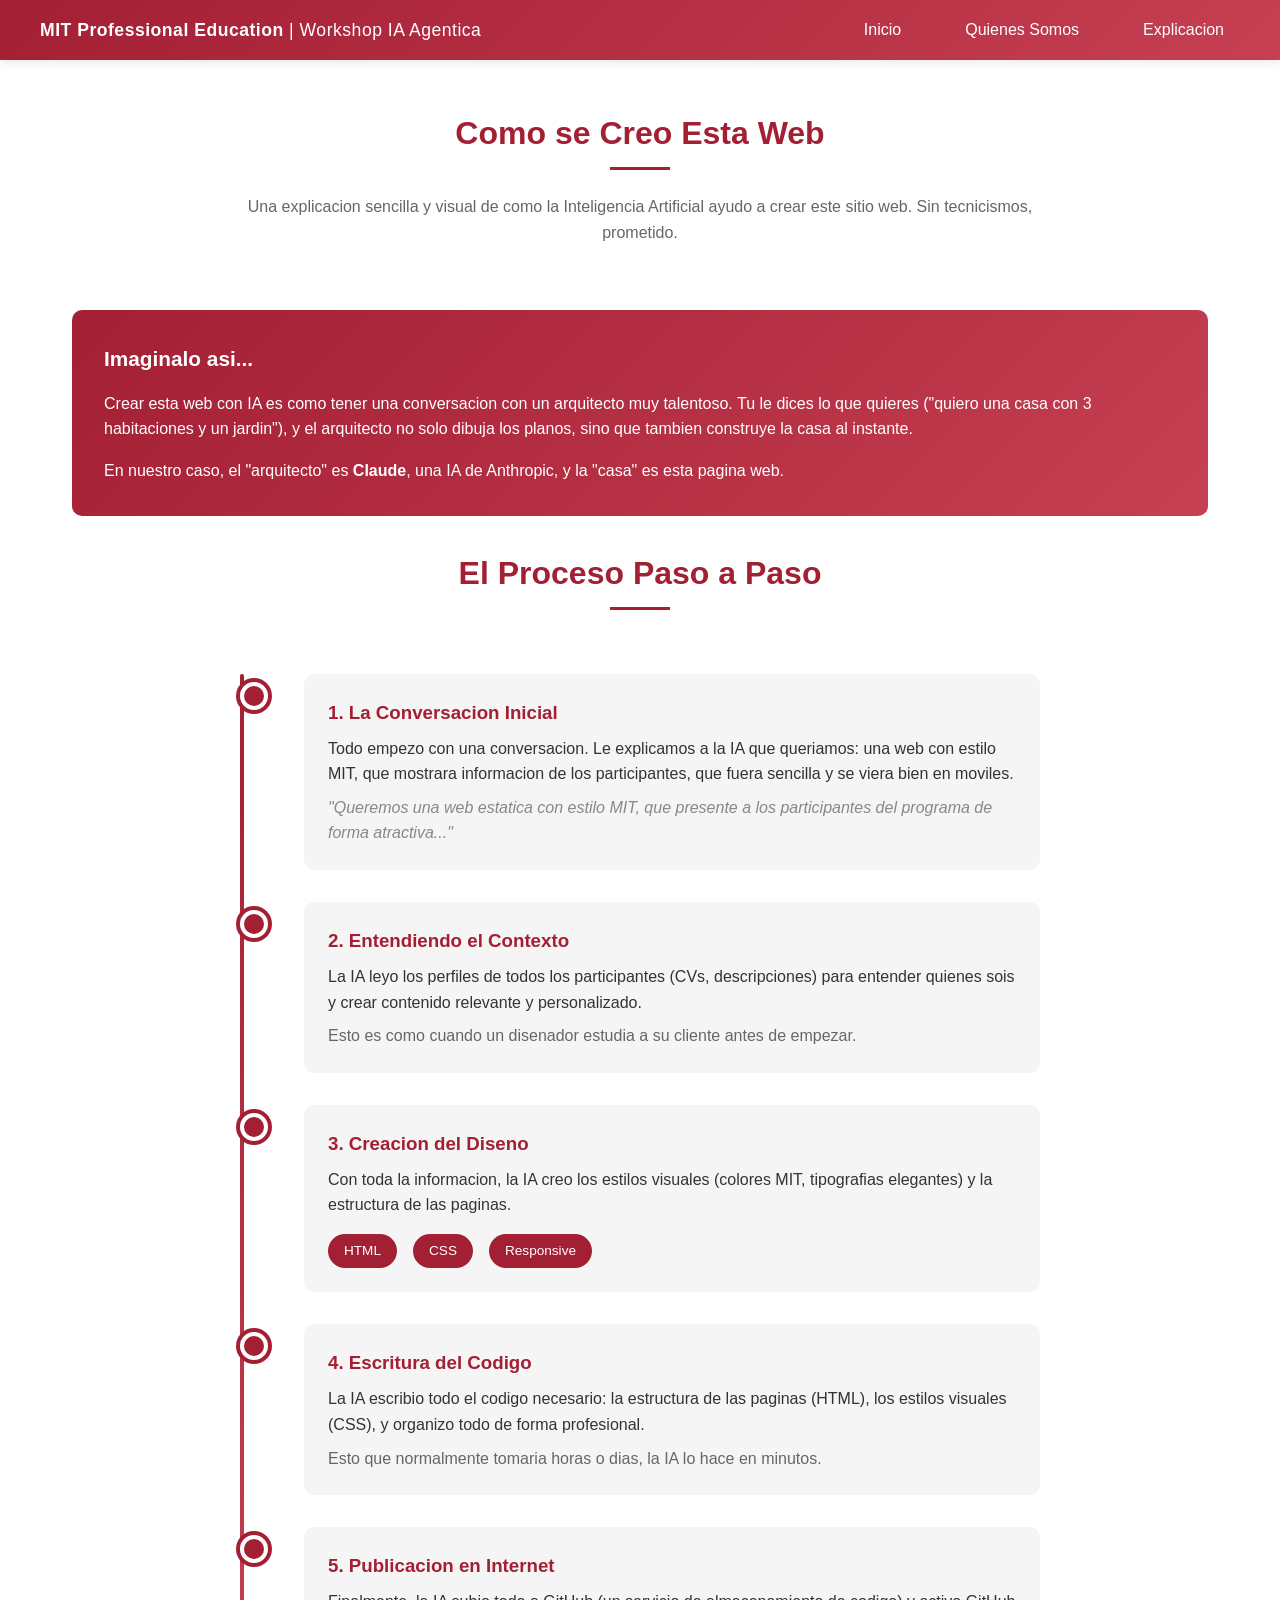
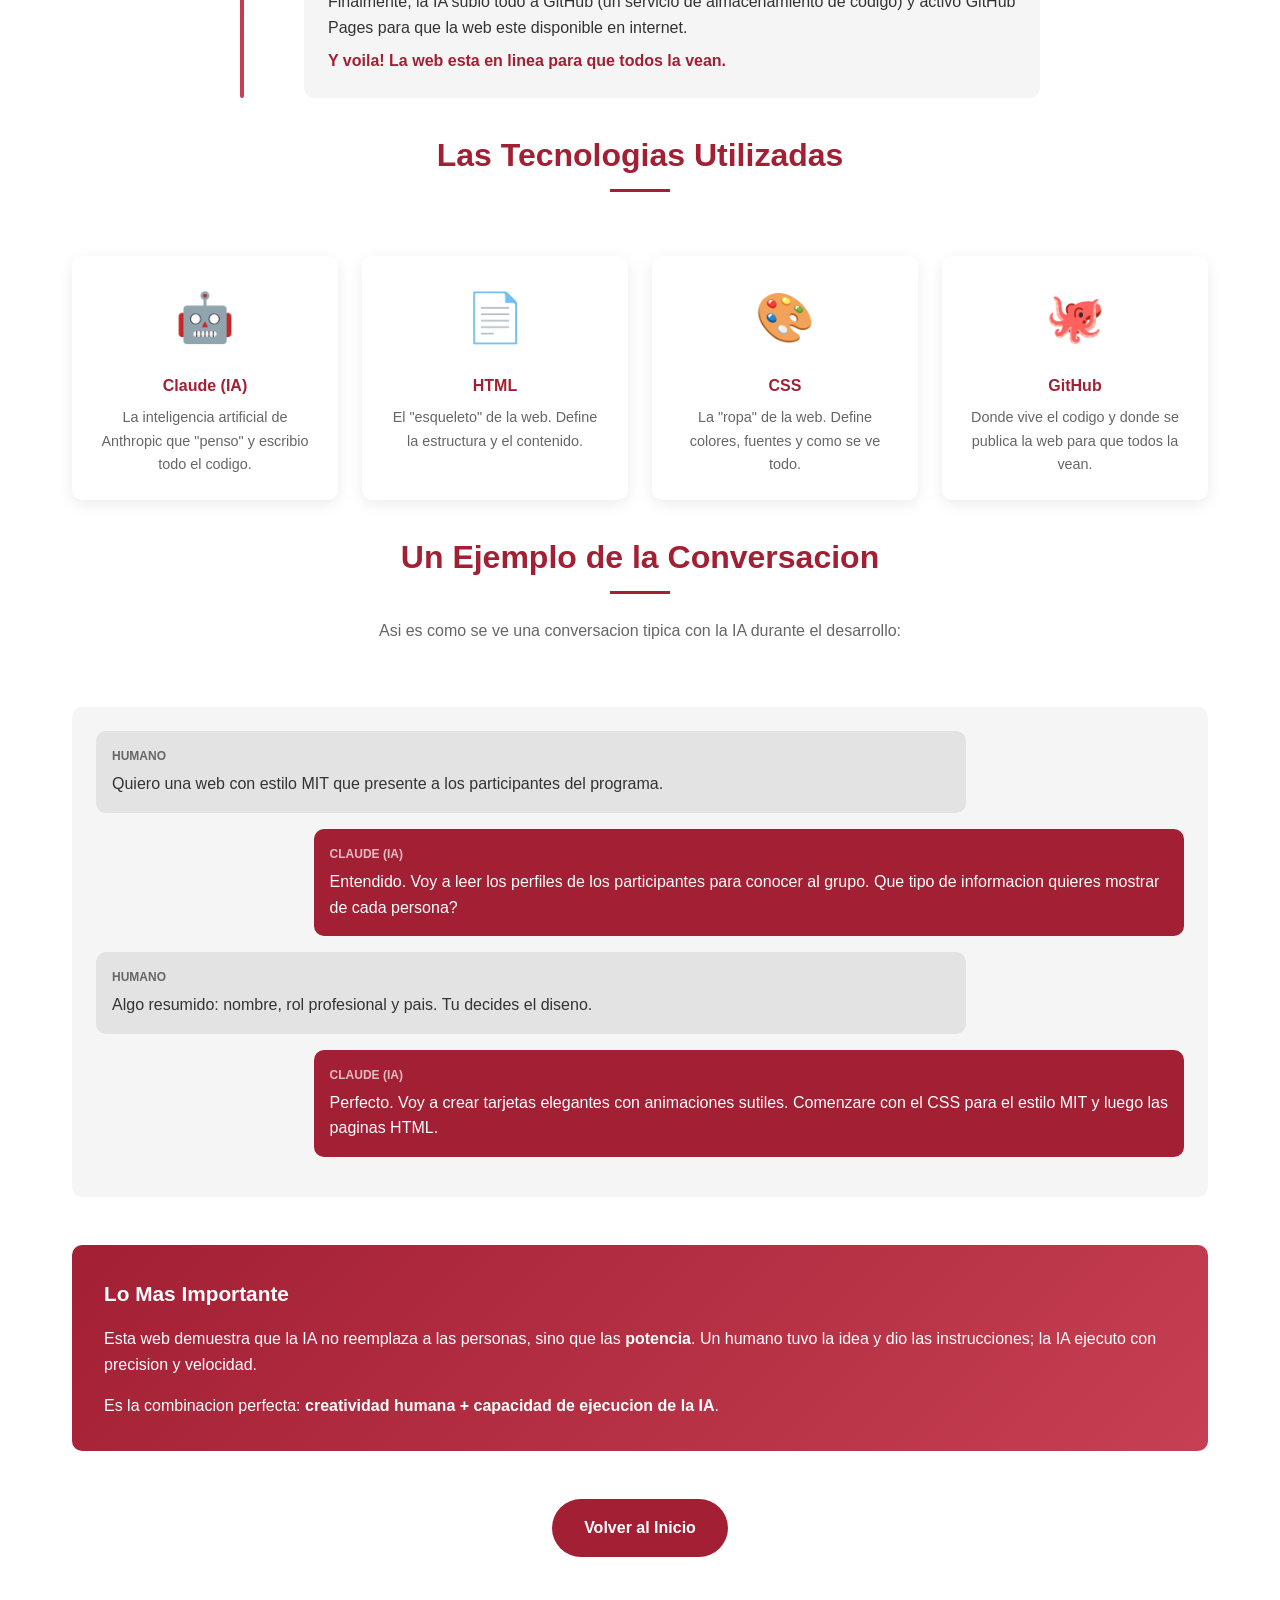
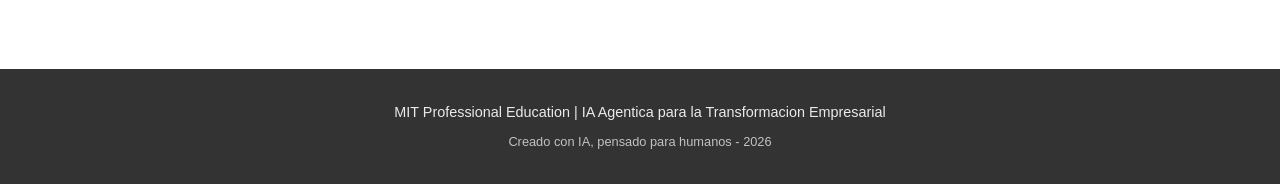
==== explicacion.html @ 1f05ee1d "Sitio web MIT Professional Education - Workshop IA Agentica - Pagina principal con bienvenida y mens" ====
<!DOCTYPE html>
<html lang="es">
<head>
    <meta charset="UTF-8">
    <meta name="viewport" content="width=device-width, initial-scale=1.0">
    <title>Como se Hizo | MIT Professional Education</title>
    <link rel="stylesheet" href="css/styles.css">
    <style>
        .timeline {
            position: relative;
            max-width: 800px;
            margin: 2rem auto;
            padding-left: 2rem;
        }
        .timeline::before {
            content: '';
            position: absolute;
            left: 0;
            top: 0;
            bottom: 0;
            width: 4px;
            background: linear-gradient(to bottom, #A31F34, #C63F52);
            border-radius: 2px;
        }
        .timeline-item {
            position: relative;
            margin-bottom: 2rem;
            padding-left: 2rem;
        }
        .timeline-item::before {
            content: '';
            position: absolute;
            left: -2rem;
            top: 0.5rem;
            width: 20px;
            height: 20px;
            background: #A31F34;
            border-radius: 50%;
            border: 4px solid white;
            box-shadow: 0 0 0 4px #A31F34;
        }
        .timeline-content {
            background: #f5f5f5;
            padding: 1.5rem;
            border-radius: 10px;
        }
        .timeline-content h3 {
            color: #A31F34;
            margin-bottom: 0.5rem;
        }
        .analogy-box {
            background: linear-gradient(135deg, #A31F34 0%, #C63F52 100%);
            color: white;
            padding: 2rem;
            border-radius: 10px;
            margin: 2rem 0;
        }
        .analogy-box h3 {
            font-size: 1.3rem;
            margin-bottom: 1rem;
        }
        .icon-grid {
            display: grid;
            grid-template-columns: repeat(auto-fit, minmax(200px, 1fr));
            gap: 1.5rem;
            margin: 2rem 0;
        }
        .icon-card {
            text-align: center;
            padding: 1.5rem;
            background: white;
            border-radius: 10px;
            box-shadow: 0 4px 15px rgba(0,0,0,0.08);
        }
        .icon-card .icon {
            font-size: 3rem;
            margin-bottom: 1rem;
        }
        .icon-card h4 {
            color: #A31F34;
            margin-bottom: 0.5rem;
        }
        .conversation-box {
            background: #f5f5f5;
            border-radius: 10px;
            padding: 1.5rem;
            margin: 1rem 0;
        }
        .message {
            padding: 1rem;
            border-radius: 10px;
            margin-bottom: 1rem;
            max-width: 80%;
        }
        .message.human {
            background: #e3e3e3;
            margin-right: auto;
        }
        .message.ai {
            background: #A31F34;
            color: white;
            margin-left: auto;
        }
        .message-label {
            font-size: 0.75rem;
            font-weight: 600;
            margin-bottom: 0.3rem;
            opacity: 0.7;
        }
    </style>
</head>
<body>
    <header>
        <div class="header-content">
            <div class="header-title">
                <strong>MIT Professional Education</strong> | Workshop IA Agentica
            </div>
            <nav>
                <ul>
                    <li><a href="index.html">Inicio</a></li>
                    <li><a href="quienes-somos.html">Quienes Somos</a></li>
                    <li><a href="explicacion.html">Explicacion</a></li>
                </ul>
            </nav>
        </div>
    </header>

    <main>
        <section>
            <h2>Como se Creo Esta Web</h2>
            <p style="text-align: center; max-width: 800px; margin: 0 auto 2rem; color: #666;">
                Una explicacion sencilla y visual de como la Inteligencia Artificial
                ayudo a crear este sitio web. Sin tecnicismos, prometido.
            </p>
        </section>

        <div class="analogy-box">
            <h3>Imaginalo asi...</h3>
            <p>
                Crear esta web con IA es como tener una conversacion con un arquitecto muy talentoso.
                Tu le dices lo que quieres ("quiero una casa con 3 habitaciones y un jardin"),
                y el arquitecto no solo dibuja los planos, sino que tambien construye la casa al instante.
            </p>
            <p style="margin-top: 1rem;">
                En nuestro caso, el "arquitecto" es <strong>Claude</strong>, una IA de Anthropic,
                y la "casa" es esta pagina web.
            </p>
        </div>

        <section>
            <h2>El Proceso Paso a Paso</h2>
        </section>

        <div class="timeline">
            <div class="timeline-item">
                <div class="timeline-content">
                    <h3>1. La Conversacion Inicial</h3>
                    <p>
                        Todo empezo con una conversacion. Le explicamos a la IA que queriamos:
                        una web con estilo MIT, que mostrara informacion de los participantes,
                        que fuera sencilla y se viera bien en moviles.
                    </p>
                    <p style="margin-top: 0.5rem; font-style: italic; color: #888;">
                        "Queremos una web estatica con estilo MIT, que presente a los participantes
                        del programa de forma atractiva..."
                    </p>
                </div>
            </div>

            <div class="timeline-item">
                <div class="timeline-content">
                    <h3>2. Entendiendo el Contexto</h3>
                    <p>
                        La IA leyo los perfiles de todos los participantes (CVs, descripciones)
                        para entender quienes sois y crear contenido relevante y personalizado.
                    </p>
                    <p style="margin-top: 0.5rem; color: #666;">
                        Esto es como cuando un disenador estudia a su cliente antes de empezar.
                    </p>
                </div>
            </div>

            <div class="timeline-item">
                <div class="timeline-content">
                    <h3>3. Creacion del Diseno</h3>
                    <p>
                        Con toda la informacion, la IA creo los estilos visuales (colores MIT,
                        tipografias elegantes) y la estructura de las paginas.
                    </p>
                    <div class="tech-stack" style="margin-top: 1rem;">
                        <span class="tech-tag">HTML</span>
                        <span class="tech-tag">CSS</span>
                        <span class="tech-tag">Responsive</span>
                    </div>
                </div>
            </div>

            <div class="timeline-item">
                <div class="timeline-content">
                    <h3>4. Escritura del Codigo</h3>
                    <p>
                        La IA escribio todo el codigo necesario: la estructura de las paginas (HTML),
                        los estilos visuales (CSS), y organizo todo de forma profesional.
                    </p>
                    <p style="margin-top: 0.5rem; color: #666;">
                        Esto que normalmente tomaria horas o dias, la IA lo hace en minutos.
                    </p>
                </div>
            </div>

            <div class="timeline-item">
                <div class="timeline-content">
                    <h3>5. Publicacion en Internet</h3>
                    <p>
                        Finalmente, la IA subio todo a GitHub (un servicio de almacenamiento de codigo)
                        y activo GitHub Pages para que la web este disponible en internet.
                    </p>
                    <p style="margin-top: 0.5rem; font-weight: 600; color: #A31F34;">
                        Y voila! La web esta en linea para que todos la vean.
                    </p>
                </div>
            </div>
        </div>

        <section>
            <h2>Las Tecnologias Utilizadas</h2>
        </section>

        <div class="icon-grid">
            <div class="icon-card">
                <div class="icon">🤖</div>
                <h4>Claude (IA)</h4>
                <p style="font-size: 0.9rem; color: #666;">
                    La inteligencia artificial de Anthropic que "penso" y escribio todo el codigo.
                </p>
            </div>

            <div class="icon-card">
                <div class="icon">📄</div>
                <h4>HTML</h4>
                <p style="font-size: 0.9rem; color: #666;">
                    El "esqueleto" de la web. Define la estructura y el contenido.
                </p>
            </div>

            <div class="icon-card">
                <div class="icon">🎨</div>
                <h4>CSS</h4>
                <p style="font-size: 0.9rem; color: #666;">
                    La "ropa" de la web. Define colores, fuentes y como se ve todo.
                </p>
            </div>

            <div class="icon-card">
                <div class="icon">🐙</div>
                <h4>GitHub</h4>
                <p style="font-size: 0.9rem; color: #666;">
                    Donde vive el codigo y donde se publica la web para que todos la vean.
                </p>
            </div>
        </div>

        <section>
            <h2>Un Ejemplo de la Conversacion</h2>
            <p style="text-align: center; max-width: 700px; margin: 0 auto 2rem; color: #666;">
                Asi es como se ve una conversacion tipica con la IA durante el desarrollo:
            </p>
        </section>

        <div class="conversation-box">
            <div class="message human">
                <div class="message-label">HUMANO</div>
                Quiero una web con estilo MIT que presente a los participantes del programa.
            </div>
            <div class="message ai">
                <div class="message-label">CLAUDE (IA)</div>
                Entendido. Voy a leer los perfiles de los participantes para conocer al grupo.
                Que tipo de informacion quieres mostrar de cada persona?
            </div>
            <div class="message human">
                <div class="message-label">HUMANO</div>
                Algo resumido: nombre, rol profesional y pais. Tu decides el diseno.
            </div>
            <div class="message ai">
                <div class="message-label">CLAUDE (IA)</div>
                Perfecto. Voy a crear tarjetas elegantes con animaciones sutiles.
                Comenzare con el CSS para el estilo MIT y luego las paginas HTML.
            </div>
        </div>

        <div class="analogy-box" style="margin-top: 3rem;">
            <h3>Lo Mas Importante</h3>
            <p>
                Esta web demuestra que la IA no reemplaza a las personas,
                sino que las <strong>potencia</strong>. Un humano tuvo la idea y dio las instrucciones;
                la IA ejecuto con precision y velocidad.
            </p>
            <p style="margin-top: 1rem;">
                Es la combinacion perfecta: <strong>creatividad humana + capacidad de ejecucion de la IA</strong>.
            </p>
        </div>

        <div style="text-align: center; margin-top: 3rem;">
            <a href="index.html" style="display: inline-block; background: var(--mit-red); color: white; padding: 1rem 2rem; border-radius: 50px; text-decoration: none; font-weight: 600;">
                Volver al Inicio
            </a>
        </div>
    </main>

    <footer>
        <p>
            MIT Professional Education | IA Agentica para la Transformacion Empresarial
        </p>
        <p style="margin-top: 0.5rem; font-size: 0.8rem; opacity: 0.7;">
            Creado con IA, pensado para humanos - 2026
        </p>
    </footer>
</body>
</html>
---- css/styles.css ----
/* MIT Professional Education - Workshop IA Agentica
   Estilos inspirados en el MIT */

:root {
    --mit-red: #A31F34;
    --mit-red-light: #C63F52;
    --mit-gray-dark: #333;
    --mit-gray-medium: #666;
    --mit-gray-light: #f5f5f5;
    --mit-white: #ffffff;
    --gradient-red: linear-gradient(135deg, #A31F34 0%, #C63F52 100%);
}

* {
    margin: 0;
    padding: 0;
    box-sizing: border-box;
}

body {
    font-family: 'Segoe UI', Tahoma, Geneva, Verdana, sans-serif;
    line-height: 1.6;
    color: var(--mit-gray-dark);
    background-color: var(--mit-white);
}

/* Header */
header {
    background: var(--gradient-red);
    color: white;
    padding: 1rem 2rem;
    position: sticky;
    top: 0;
    z-index: 1000;
    box-shadow: 0 2px 10px rgba(0,0,0,0.1);
}

.header-content {
    max-width: 1200px;
    margin: 0 auto;
    display: flex;
    justify-content: space-between;
    align-items: center;
    flex-wrap: wrap;
    gap: 1rem;
}

.header-title {
    font-size: 1.1rem;
    font-weight: 300;
    letter-spacing: 0.5px;
}

.header-title strong {
    font-weight: 600;
}

nav ul {
    list-style: none;
    display: flex;
    gap: 2rem;
}

nav a {
    color: white;
    text-decoration: none;
    font-weight: 500;
    padding: 0.5rem 1rem;
    border-radius: 4px;
    transition: background-color 0.3s ease;
}

nav a:hover {
    background-color: rgba(255,255,255,0.2);
}

/* Hero Section */
.hero {
    background: var(--gradient-red);
    color: white;
    padding: 4rem 2rem;
    text-align: center;
    min-height: 60vh;
    display: flex;
    flex-direction: column;
    justify-content: center;
    align-items: center;
}

.hero h1 {
    font-size: 2.5rem;
    font-weight: 300;
    margin-bottom: 1rem;
    max-width: 900px;
}

.hero h1 strong {
    font-weight: 700;
}

.hero p {
    font-size: 1.2rem;
    max-width: 700px;
    margin-bottom: 2rem;
    opacity: 0.95;
}

.hero-badge {
    background: white;
    color: var(--mit-red);
    padding: 0.5rem 1.5rem;
    border-radius: 50px;
    font-weight: 600;
    font-size: 0.9rem;
    margin-bottom: 2rem;
    letter-spacing: 1px;
}

/* Main Content */
main {
    max-width: 1200px;
    margin: 0 auto;
    padding: 3rem 2rem;
}

/* Sections */
section {
    margin-bottom: 4rem;
}

section h2 {
    color: var(--mit-red);
    font-size: 2rem;
    font-weight: 600;
    margin-bottom: 1.5rem;
    text-align: center;
}

section h2::after {
    content: '';
    display: block;
    width: 60px;
    height: 3px;
    background: var(--mit-red);
    margin: 0.5rem auto 0;
}

/* Welcome Message */
.welcome-message {
    background: var(--mit-gray-light);
    padding: 3rem;
    border-radius: 10px;
    text-align: center;
    margin-bottom: 3rem;
}

.welcome-message h2 {
    color: var(--mit-red);
    margin-bottom: 1rem;
}

.welcome-message p {
    font-size: 1.1rem;
    max-width: 800px;
    margin: 0 auto 1rem;
    color: var(--mit-gray-medium);
}

.welcome-message .highlight {
    color: var(--mit-red);
    font-weight: 600;
}

/* Participant Cards */
.participants-grid {
    display: grid;
    grid-template-columns: repeat(auto-fit, minmax(280px, 1fr));
    gap: 1.5rem;
    margin-top: 2rem;
}

.participant-card {
    background: white;
    border-radius: 10px;
    padding: 1.5rem;
    box-shadow: 0 4px 15px rgba(0,0,0,0.08);
    transition: transform 0.3s ease, box-shadow 0.3s ease;
    border-left: 4px solid var(--mit-red);
}

.participant-card:hover {
    transform: translateY(-5px);
    box-shadow: 0 8px 25px rgba(0,0,0,0.12);
}

.participant-card h3 {
    color: var(--mit-red);
    font-size: 1.1rem;
    margin-bottom: 0.5rem;
}

.participant-card .role {
    color: var(--mit-gray-dark);
    font-weight: 500;
    font-size: 0.95rem;
    margin-bottom: 0.3rem;
}

.participant-card .location {
    color: var(--mit-gray-medium);
    font-size: 0.85rem;
    display: flex;
    align-items: center;
    gap: 0.3rem;
}

.participant-card .location::before {
    content: '\1F4CD';
    font-size: 0.8rem;
}

/* Facilitator Section */
.facilitator-section {
    background: var(--gradient-red);
    color: white;
    padding: 3rem;
    border-radius: 10px;
    text-align: center;
    margin: 3rem 0;
}

.facilitator-section h2 {
    color: white;
    margin-bottom: 1rem;
}

.facilitator-section h2::after {
    background: white;
}

.facilitator-section p {
    font-size: 1.1rem;
    margin-bottom: 1rem;
    max-width: 700px;
    margin-left: auto;
    margin-right: auto;
}

.facilitator-section .facilitator-name {
    font-size: 1.5rem;
    font-weight: 700;
    margin: 1rem 0;
}

.facilitator-links {
    display: flex;
    justify-content: center;
    gap: 1.5rem;
    flex-wrap: wrap;
    margin-top: 1.5rem;
}

.facilitator-links a {
    color: white;
    text-decoration: none;
    padding: 0.7rem 1.5rem;
    border: 2px solid white;
    border-radius: 50px;
    transition: all 0.3s ease;
    font-weight: 500;
}

.facilitator-links a:hover {
    background: white;
    color: var(--mit-red);
}

/* Explanation Page Styles */
.explanation-section {
    margin-bottom: 3rem;
}

.explanation-section h3 {
    color: var(--mit-red);
    font-size: 1.4rem;
    margin-bottom: 1rem;
    display: flex;
    align-items: center;
    gap: 0.5rem;
}

.step-number {
    background: var(--mit-red);
    color: white;
    width: 35px;
    height: 35px;
    border-radius: 50%;
    display: inline-flex;
    justify-content: center;
    align-items: center;
    font-weight: 700;
    font-size: 1rem;
}

.explanation-card {
    background: var(--mit-gray-light);
    padding: 2rem;
    border-radius: 10px;
    margin-bottom: 1.5rem;
}

.explanation-card p {
    color: var(--mit-gray-medium);
    line-height: 1.8;
}

.tech-stack {
    display: flex;
    gap: 1rem;
    flex-wrap: wrap;
    margin-top: 1rem;
}

.tech-tag {
    background: var(--mit-red);
    color: white;
    padding: 0.4rem 1rem;
    border-radius: 20px;
    font-size: 0.85rem;
    font-weight: 500;
}

/* Footer */
footer {
    background: var(--mit-gray-dark);
    color: white;
    text-align: center;
    padding: 2rem;
    margin-top: 4rem;
}

footer p {
    font-size: 0.9rem;
    opacity: 0.9;
}

footer a {
    color: white;
    text-decoration: underline;
}

/* Responsive */
@media (max-width: 768px) {
    .header-content {
        flex-direction: column;
        text-align: center;
    }

    nav ul {
        flex-wrap: wrap;
        justify-content: center;
        gap: 1rem;
    }

    .hero h1 {
        font-size: 1.8rem;
    }

    .hero p {
        font-size: 1rem;
    }

    .participants-grid {
        grid-template-columns: 1fr;
    }

    .facilitator-links {
        flex-direction: column;
        align-items: center;
    }
}

/* Animations */
@keyframes fadeIn {
    from {
        opacity: 0;
        transform: translateY(20px);
    }
    to {
        opacity: 1;
        transform: translateY(0);
    }
}

.participant-card {
    animation: fadeIn 0.5s ease forwards;
}

.participant-card:nth-child(1) { animation-delay: 0.1s; }
.participant-card:nth-child(2) { animation-delay: 0.15s; }
.participant-card:nth-child(3) { animation-delay: 0.2s; }
.participant-card:nth-child(4) { animation-delay: 0.25s; }
.participant-card:nth-child(5) { animation-delay: 0.3s; }
.participant-card:nth-child(6) { animation-delay: 0.35s; }
.participant-card:nth-child(7) { animation-delay: 0.4s; }
.participant-card:nth-child(8) { animation-delay: 0.45s; }
.participant-card:nth-child(9) { animation-delay: 0.5s; }
.participant-card:nth-child(10) { animation-delay: 0.55s; }
.participant-card:nth-child(11) { animation-delay: 0.6s; }
.participant-card:nth-child(12) { animation-delay: 0.65s; }
.participant-card:nth-child(13) { animation-delay: 0.7s; }
.participant-card:nth-child(14) { animation-delay: 0.75s; }
.participant-card:nth-child(15) { animation-delay: 0.8s; }
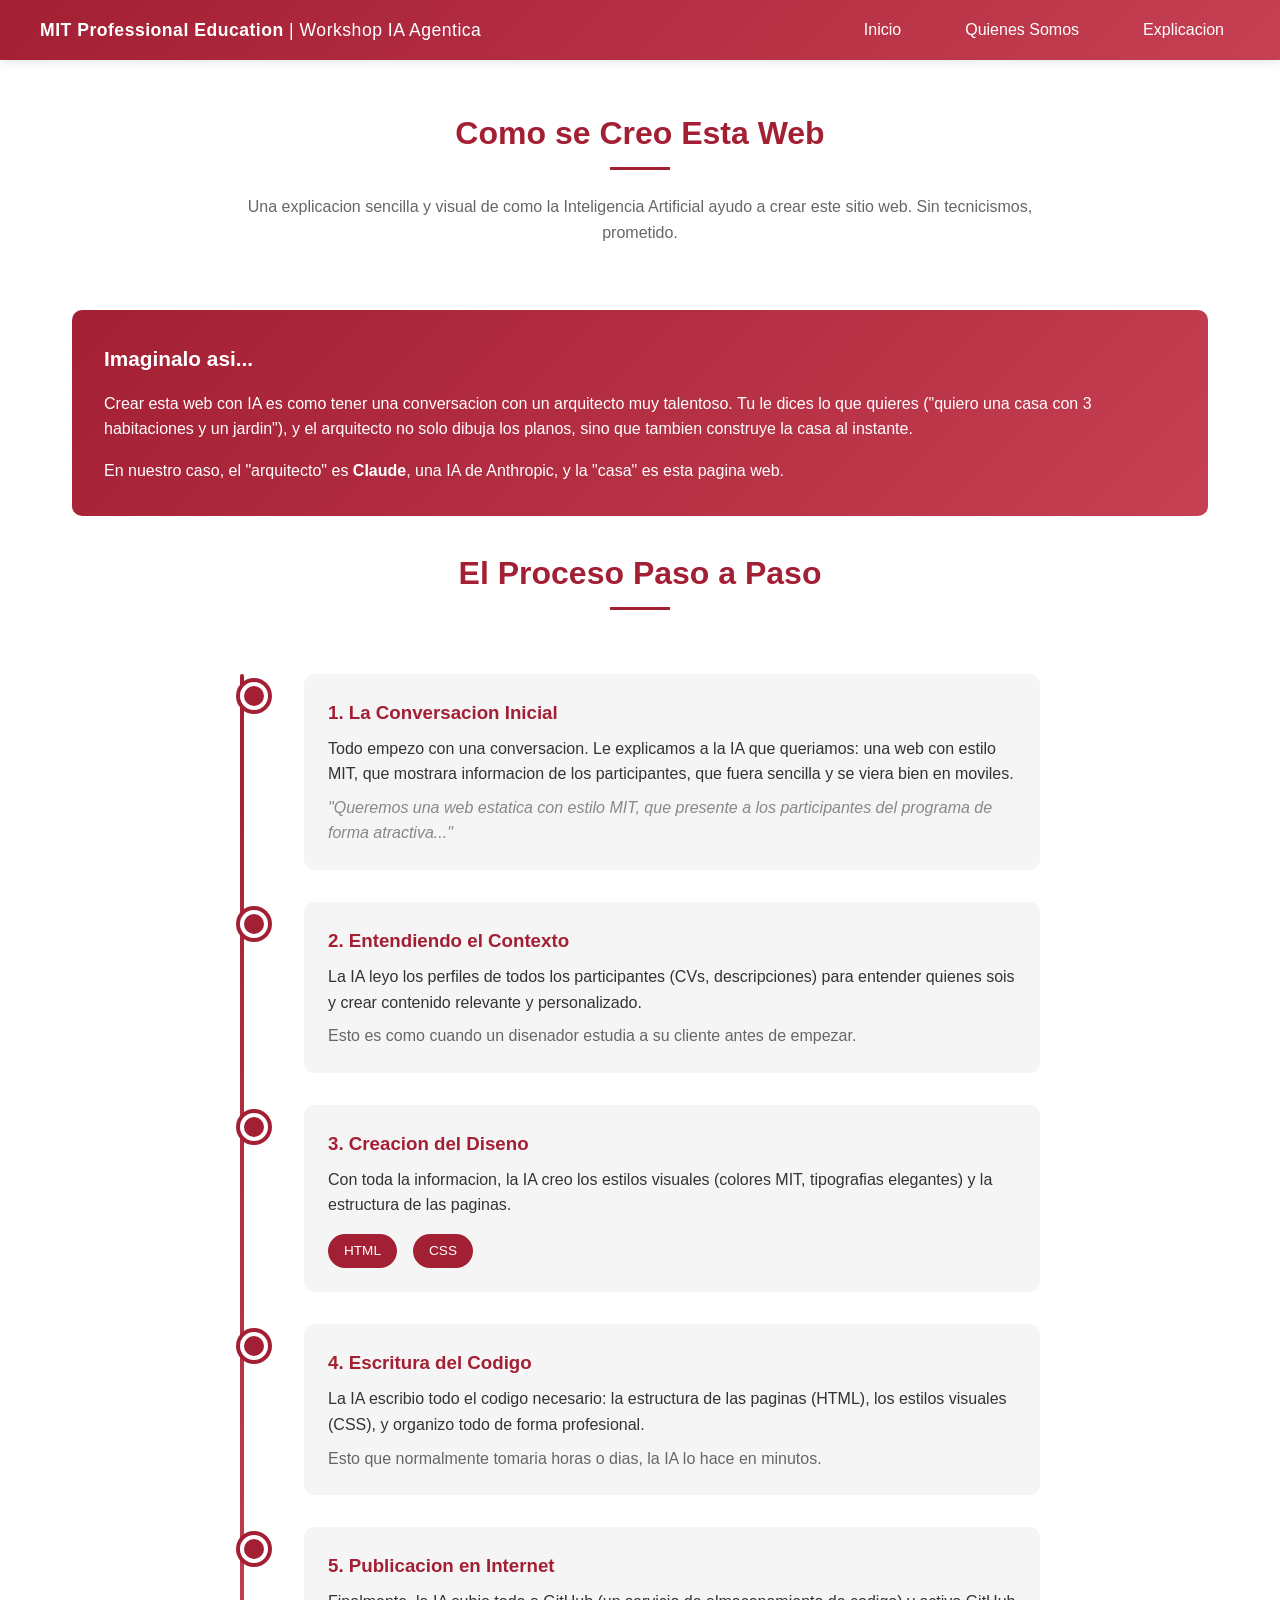
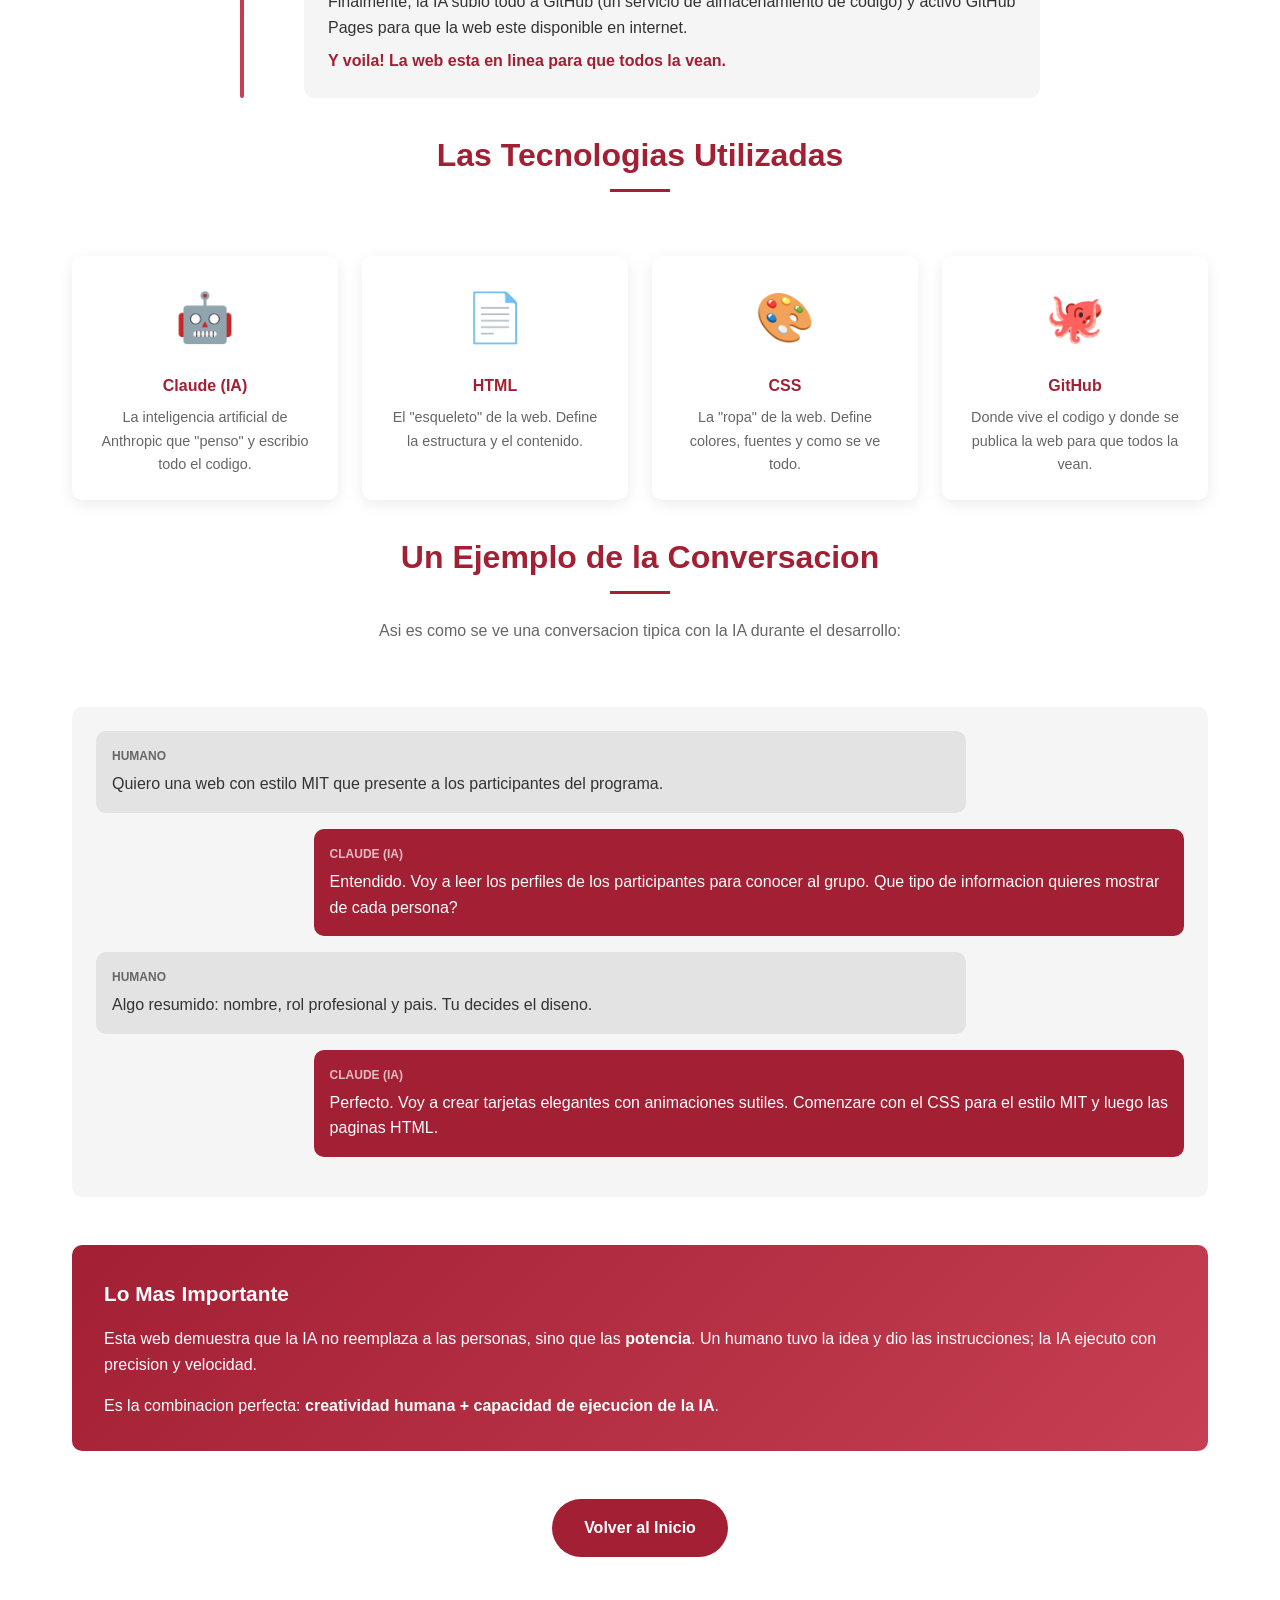
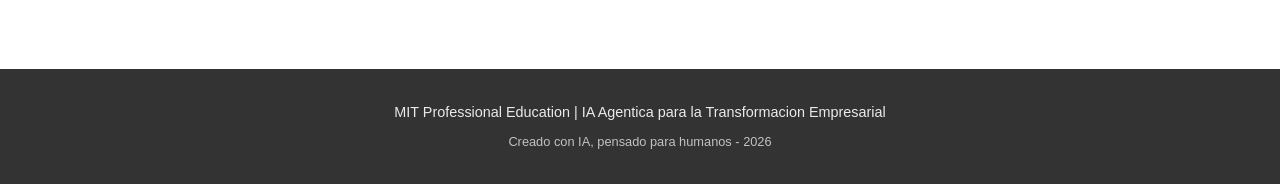
==== commit 2044c4ac: "Corregir etiquetas de tecnologias en pagina de explicacion Eliminado 'Responsive' como tecnologia se" ====
--- a/explicacion.html
+++ b/explicacion.html
@@ -190,7 +190,6 @@
                     <div class="tech-stack" style="margin-top: 1rem;">
                         <span class="tech-tag">HTML</span>
                         <span class="tech-tag">CSS</span>
-                        <span class="tech-tag">Responsive</span>
                     </div>
                 </div>
             </div>
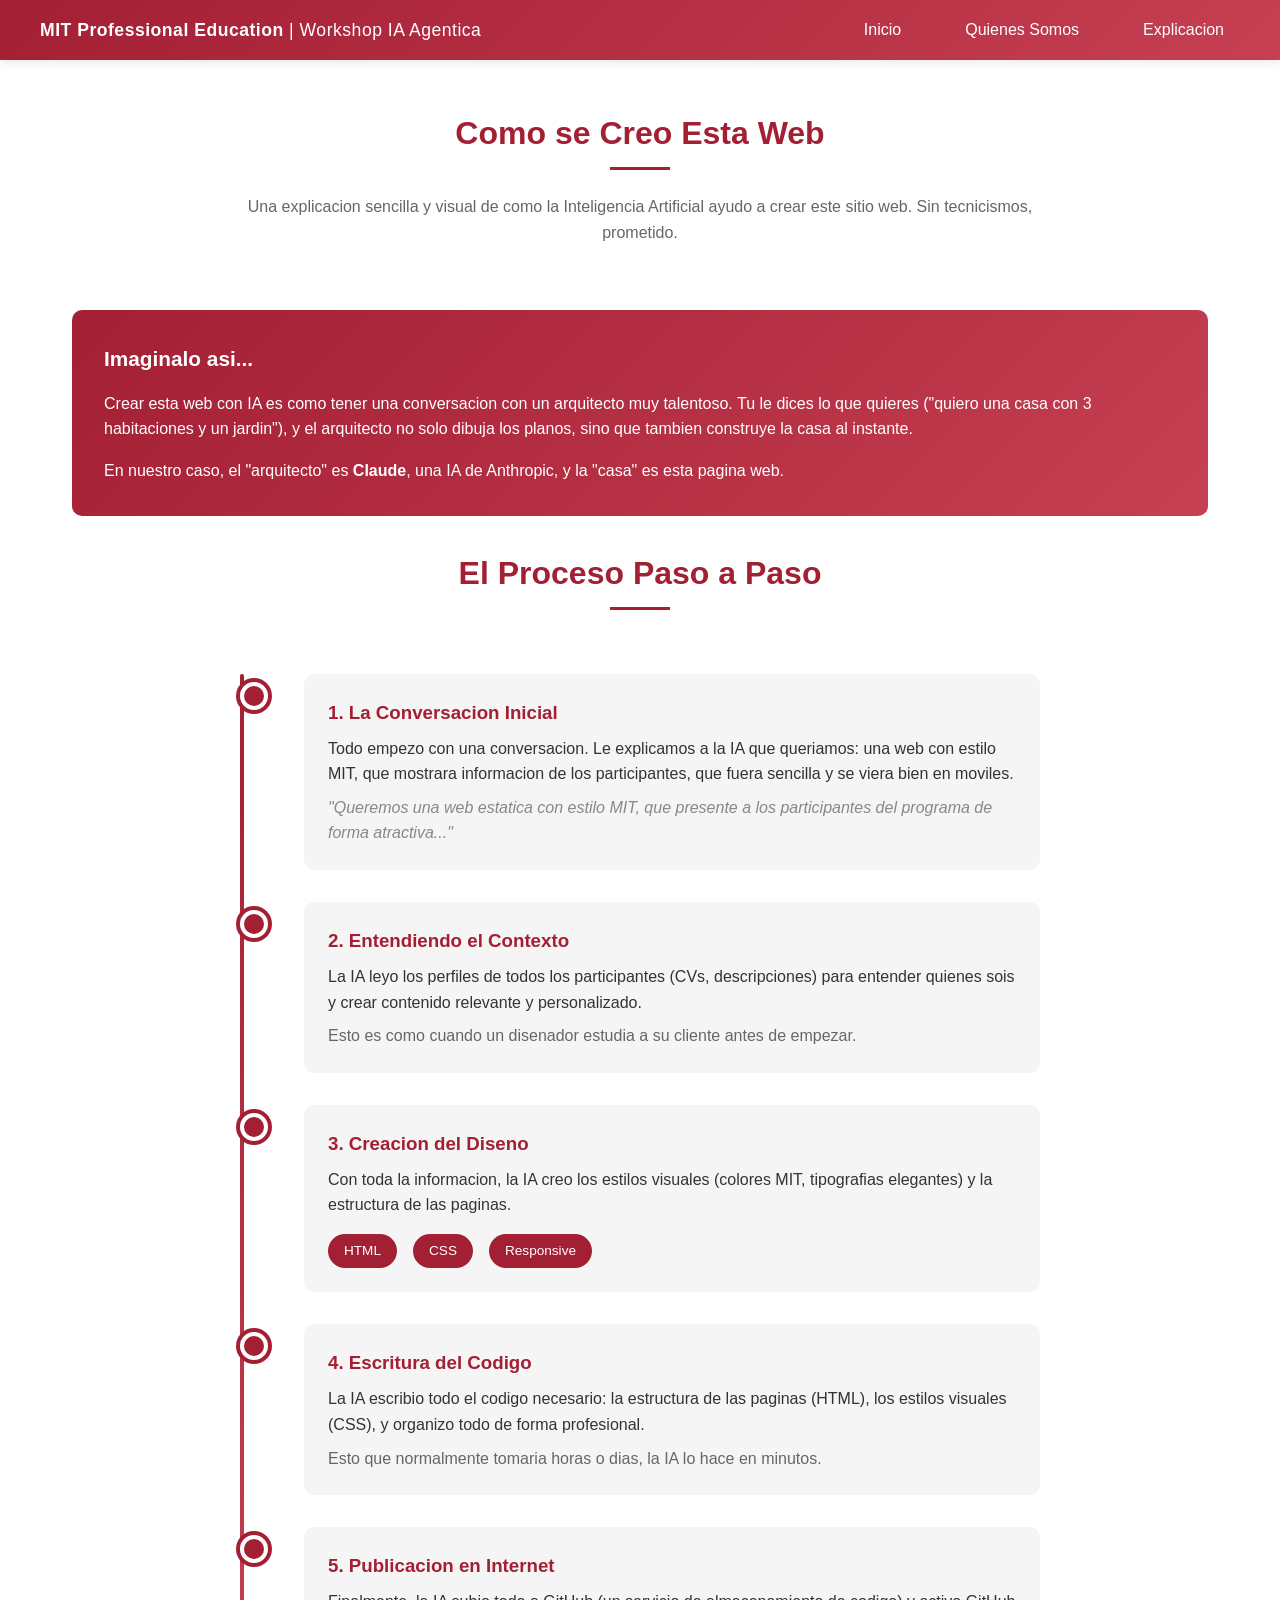
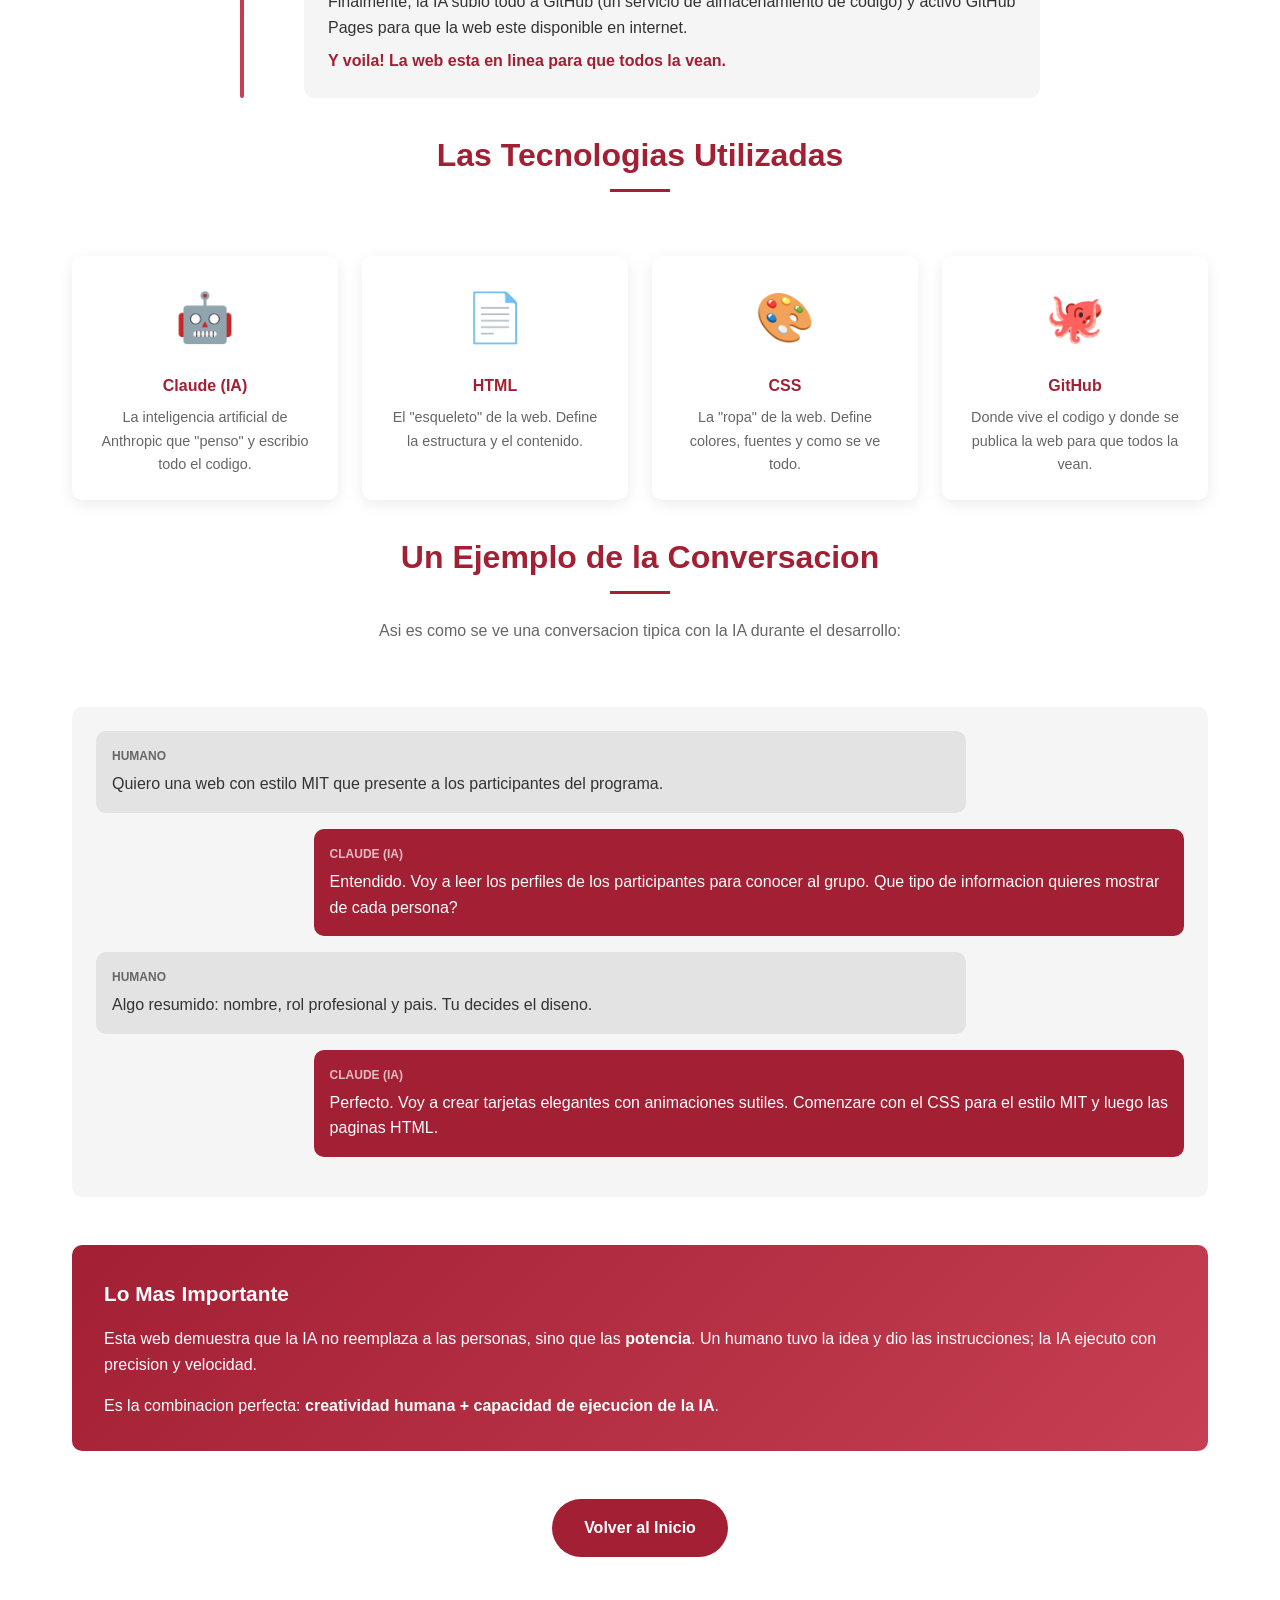
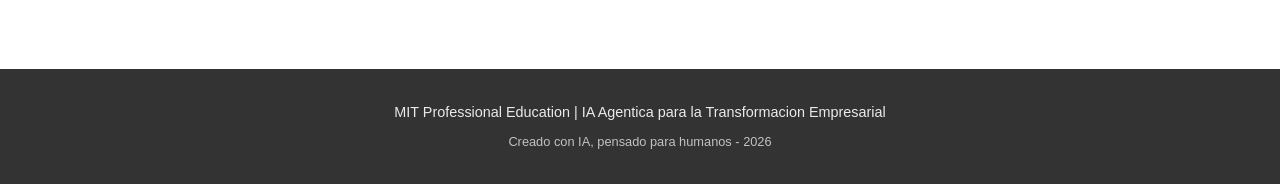
==== commit df763721: "Restaurar etiqueta Responsive en pagina de explicacion Co-Authored-By: Claude Opus 4.5 <noreply@anth" ====
--- a/explicacion.html
+++ b/explicacion.html
@@ -190,6 +190,7 @@
                     <div class="tech-stack" style="margin-top: 1rem;">
                         <span class="tech-tag">HTML</span>
                         <span class="tech-tag">CSS</span>
+                        <span class="tech-tag">Responsive</span>
                     </div>
                 </div>
             </div>
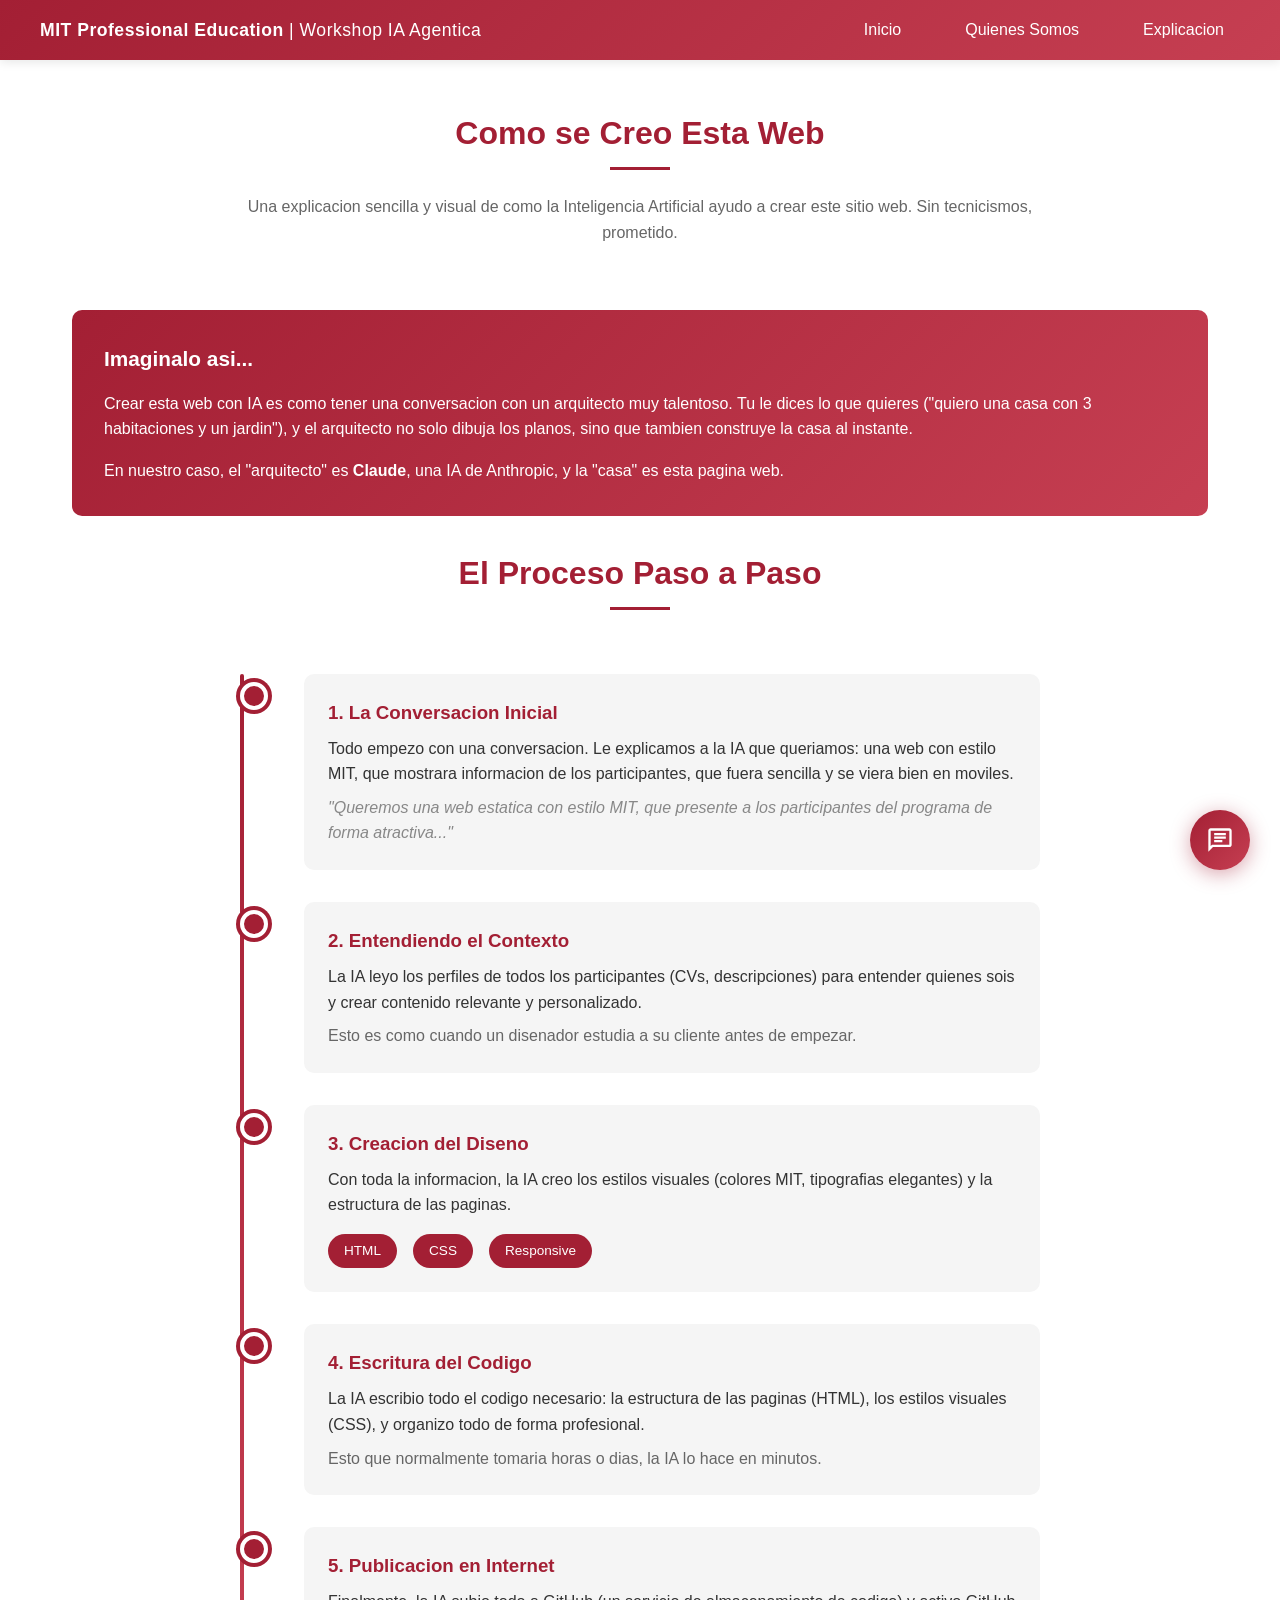
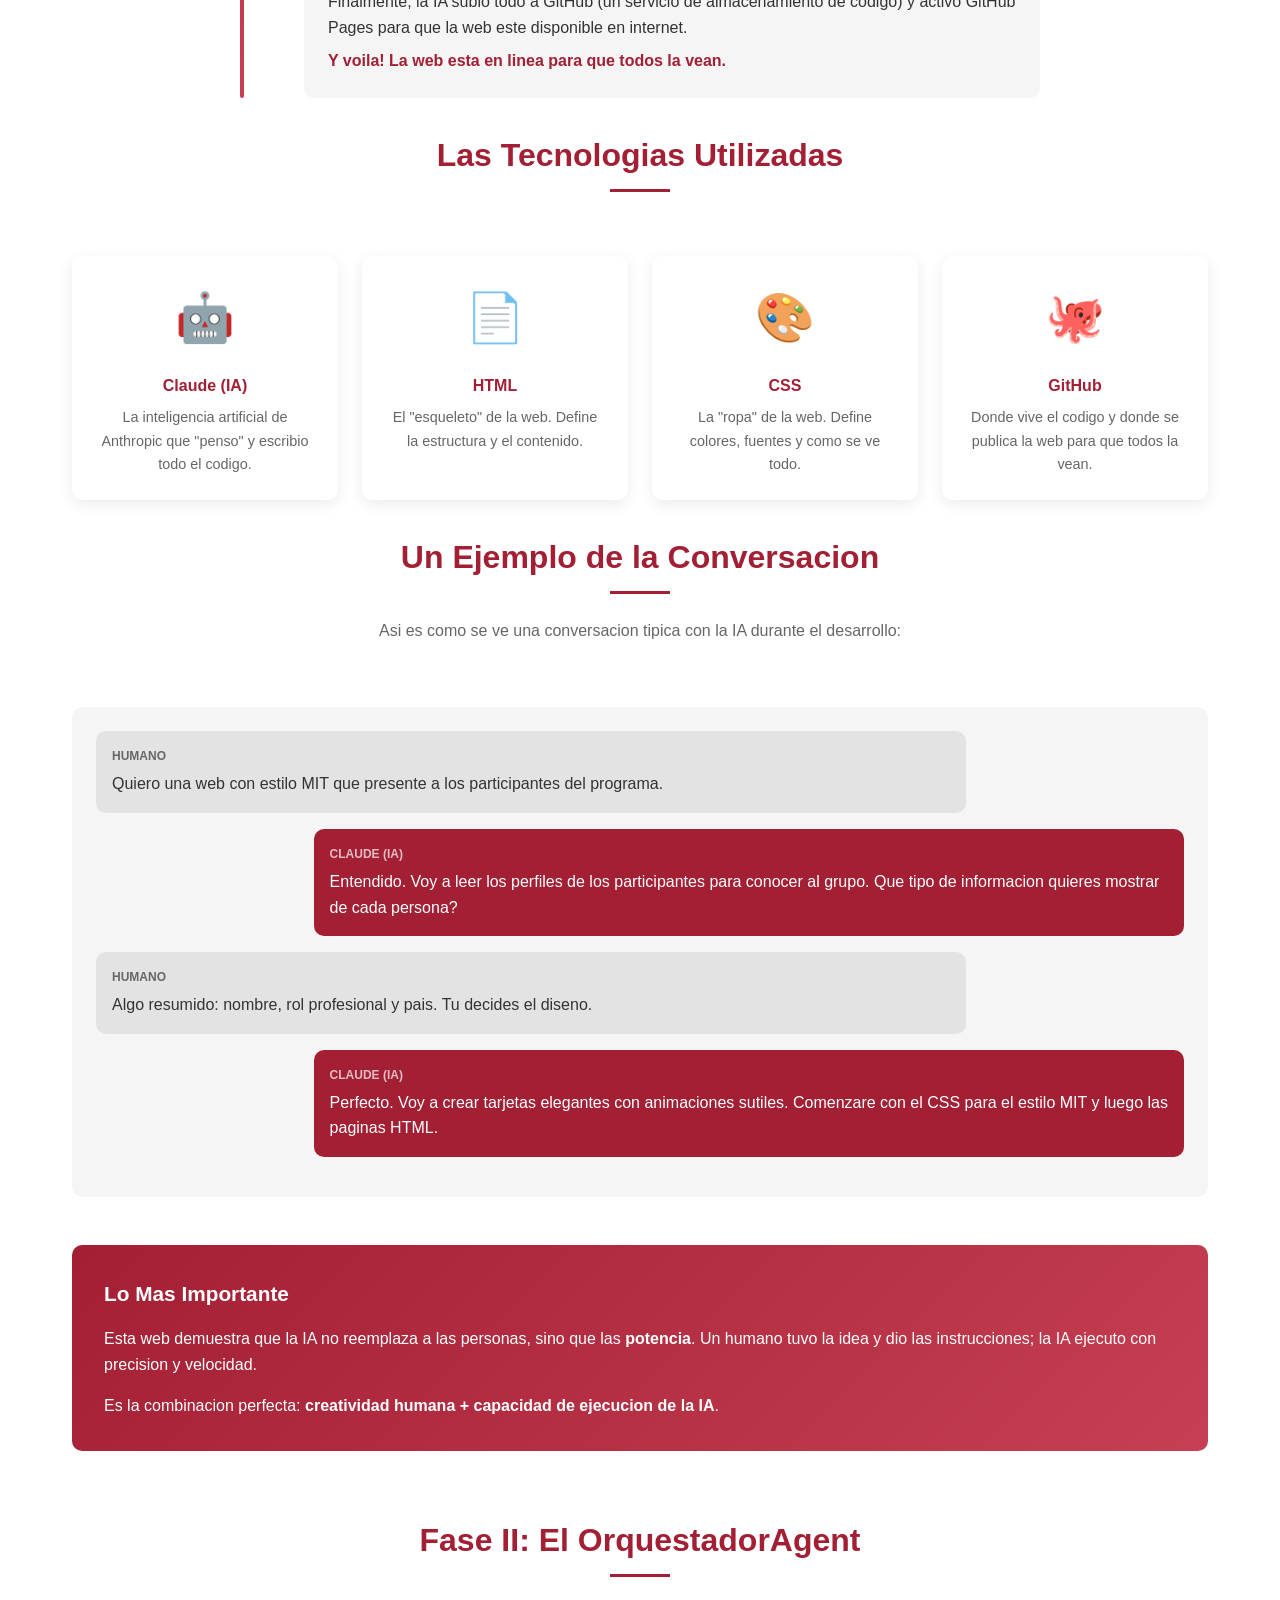
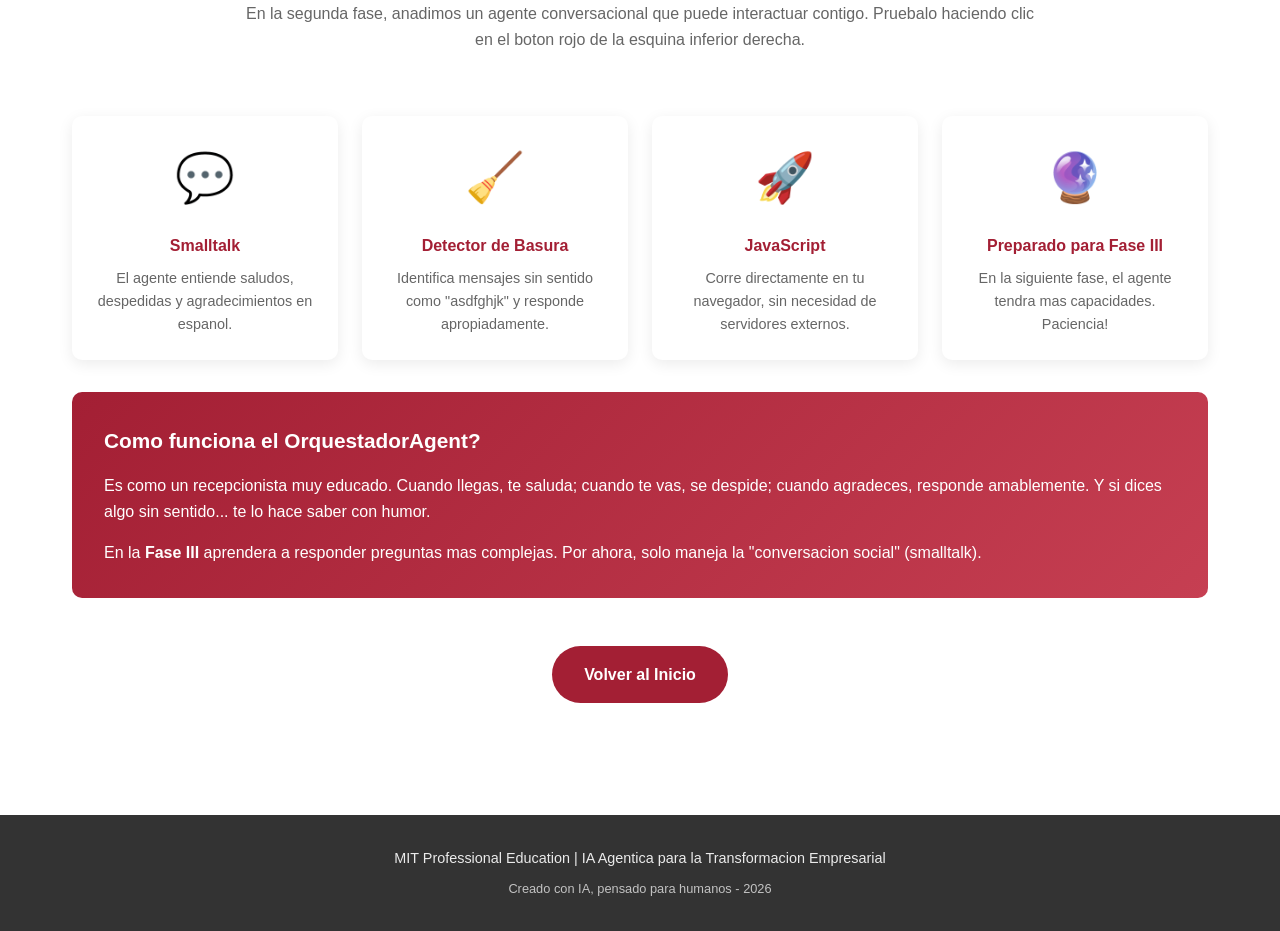
==== commit 04c54e29: "Fase II: OrquestadorAgent - Chat flotante con smalltalk - Nuevo agente JavaScript que maneja saludos" ====
--- a/explicacion.html
+++ b/explicacion.html
@@ -300,6 +300,61 @@
             </p>
         </div>
 
+        <!-- FASE II -->
+        <section style="margin-top: 4rem;">
+            <h2>Fase II: El OrquestadorAgent</h2>
+            <p style="text-align: center; max-width: 800px; margin: 0 auto 2rem; color: #666;">
+                En la segunda fase, anadimos un agente conversacional que puede interactuar contigo.
+                Pruebalo haciendo clic en el boton rojo de la esquina inferior derecha.
+            </p>
+        </section>
+
+        <div class="icon-grid">
+            <div class="icon-card">
+                <div class="icon">💬</div>
+                <h4>Smalltalk</h4>
+                <p style="font-size: 0.9rem; color: #666;">
+                    El agente entiende saludos, despedidas y agradecimientos en espanol.
+                </p>
+            </div>
+
+            <div class="icon-card">
+                <div class="icon">🧹</div>
+                <h4>Detector de Basura</h4>
+                <p style="font-size: 0.9rem; color: #666;">
+                    Identifica mensajes sin sentido como "asdfghjk" y responde apropiadamente.
+                </p>
+            </div>
+
+            <div class="icon-card">
+                <div class="icon">🚀</div>
+                <h4>JavaScript</h4>
+                <p style="font-size: 0.9rem; color: #666;">
+                    Corre directamente en tu navegador, sin necesidad de servidores externos.
+                </p>
+            </div>
+
+            <div class="icon-card">
+                <div class="icon">🔮</div>
+                <h4>Preparado para Fase III</h4>
+                <p style="font-size: 0.9rem; color: #666;">
+                    En la siguiente fase, el agente tendra mas capacidades. Paciencia!
+                </p>
+            </div>
+        </div>
+
+        <div class="analogy-box" style="margin-top: 2rem;">
+            <h3>Como funciona el OrquestadorAgent?</h3>
+            <p>
+                Es como un recepcionista muy educado. Cuando llegas, te saluda; cuando te vas, se despide;
+                cuando agradeces, responde amablemente. Y si dices algo sin sentido... te lo hace saber con humor.
+            </p>
+            <p style="margin-top: 1rem;">
+                En la <strong>Fase III</strong> aprendera a responder preguntas mas complejas.
+                Por ahora, solo maneja la "conversacion social" (smalltalk).
+            </p>
+        </div>
+
         <div style="text-align: center; margin-top: 3rem;">
             <a href="index.html" style="display: inline-block; background: var(--mit-red); color: white; padding: 1rem 2rem; border-radius: 50px; text-decoration: none; font-weight: 600;">
                 Volver al Inicio
@@ -315,5 +370,6 @@
             Creado con IA, pensado para humanos - 2026
         </p>
     </footer>
+    <script src="js/orquestadorAgent.js"></script>
 </body>
 </html>
--- a/css/styles.css
+++ b/css/styles.css
@@ -411,3 +411,213 @@
 .participant-card:nth-child(13) { animation-delay: 0.7s; }
 .participant-card:nth-child(14) { animation-delay: 0.75s; }
 .participant-card:nth-child(15) { animation-delay: 0.8s; }
+
+/* ============================================
+   CHAT FLOTANTE - OrquestadorAgent
+   ============================================ */
+
+/* Boton flotante */
+.chat-button {
+    position: fixed;
+    bottom: 30px;
+    right: 30px;
+    width: 60px;
+    height: 60px;
+    background: var(--gradient-red);
+    border-radius: 50%;
+    display: flex;
+    justify-content: center;
+    align-items: center;
+    cursor: pointer;
+    box-shadow: 0 4px 20px rgba(163, 31, 52, 0.4);
+    transition: transform 0.3s ease, box-shadow 0.3s ease;
+    z-index: 9999;
+}
+
+.chat-button:hover {
+    transform: scale(1.1);
+    box-shadow: 0 6px 25px rgba(163, 31, 52, 0.5);
+}
+
+.chat-button-hidden {
+    transform: scale(0);
+    opacity: 0;
+}
+
+/* Contenedor del chat */
+.chat-container {
+    position: fixed;
+    bottom: 30px;
+    right: 30px;
+    width: 380px;
+    max-width: calc(100vw - 40px);
+    height: 500px;
+    max-height: calc(100vh - 100px);
+    background: white;
+    border-radius: 16px;
+    box-shadow: 0 10px 40px rgba(0, 0, 0, 0.2);
+    display: flex;
+    flex-direction: column;
+    overflow: hidden;
+    z-index: 10000;
+    transition: transform 0.3s ease, opacity 0.3s ease;
+}
+
+.chat-hidden {
+    transform: translateY(20px) scale(0.9);
+    opacity: 0;
+    pointer-events: none;
+}
+
+/* Header del chat */
+.chat-header {
+    background: var(--gradient-red);
+    color: white;
+    padding: 1rem;
+    display: flex;
+    justify-content: space-between;
+    align-items: center;
+}
+
+.chat-header-info {
+    display: flex;
+    align-items: center;
+    gap: 0.75rem;
+}
+
+.chat-avatar {
+    width: 40px;
+    height: 40px;
+    background: rgba(255,255,255,0.2);
+    border-radius: 50%;
+    display: flex;
+    justify-content: center;
+    align-items: center;
+    font-size: 1.5rem;
+}
+
+.chat-title {
+    font-weight: 600;
+    font-size: 1rem;
+}
+
+.chat-subtitle {
+    font-size: 0.75rem;
+    opacity: 0.8;
+}
+
+.chat-close {
+    background: none;
+    border: none;
+    color: white;
+    font-size: 1.5rem;
+    cursor: pointer;
+    width: 32px;
+    height: 32px;
+    display: flex;
+    justify-content: center;
+    align-items: center;
+    border-radius: 50%;
+    transition: background 0.3s ease;
+}
+
+.chat-close:hover {
+    background: rgba(255,255,255,0.2);
+}
+
+/* Area de mensajes */
+.chat-messages {
+    flex: 1;
+    overflow-y: auto;
+    padding: 1rem;
+    background: #f8f9fa;
+    display: flex;
+    flex-direction: column;
+    gap: 0.75rem;
+}
+
+.chat-message {
+    max-width: 85%;
+    padding: 0.75rem 1rem;
+    border-radius: 16px;
+    font-size: 0.9rem;
+    line-height: 1.5;
+}
+
+.chat-message-agent {
+    background: white;
+    color: var(--mit-gray-dark);
+    border-bottom-left-radius: 4px;
+    align-self: flex-start;
+    box-shadow: 0 1px 3px rgba(0,0,0,0.1);
+}
+
+.chat-message-user {
+    background: var(--mit-red);
+    color: white;
+    border-bottom-right-radius: 4px;
+    align-self: flex-end;
+}
+
+/* Input del chat */
+.chat-input-container {
+    padding: 1rem;
+    background: white;
+    border-top: 1px solid #eee;
+    display: flex;
+    gap: 0.5rem;
+}
+
+.chat-input {
+    flex: 1;
+    padding: 0.75rem 1rem;
+    border: 1px solid #ddd;
+    border-radius: 24px;
+    font-size: 0.9rem;
+    outline: none;
+    transition: border-color 0.3s ease;
+}
+
+.chat-input:focus {
+    border-color: var(--mit-red);
+}
+
+.chat-send {
+    width: 44px;
+    height: 44px;
+    background: var(--mit-red);
+    border: none;
+    border-radius: 50%;
+    cursor: pointer;
+    display: flex;
+    justify-content: center;
+    align-items: center;
+    transition: background 0.3s ease, transform 0.2s ease;
+}
+
+.chat-send:hover {
+    background: var(--mit-red-light);
+    transform: scale(1.05);
+}
+
+.chat-send:active {
+    transform: scale(0.95);
+}
+
+/* Responsive para chat */
+@media (max-width: 480px) {
+    .chat-container {
+        width: calc(100vw - 20px);
+        height: calc(100vh - 80px);
+        bottom: 10px;
+        right: 10px;
+        border-radius: 12px;
+    }
+
+    .chat-button {
+        bottom: 20px;
+        right: 20px;
+        width: 55px;
+        height: 55px;
+    }
+}
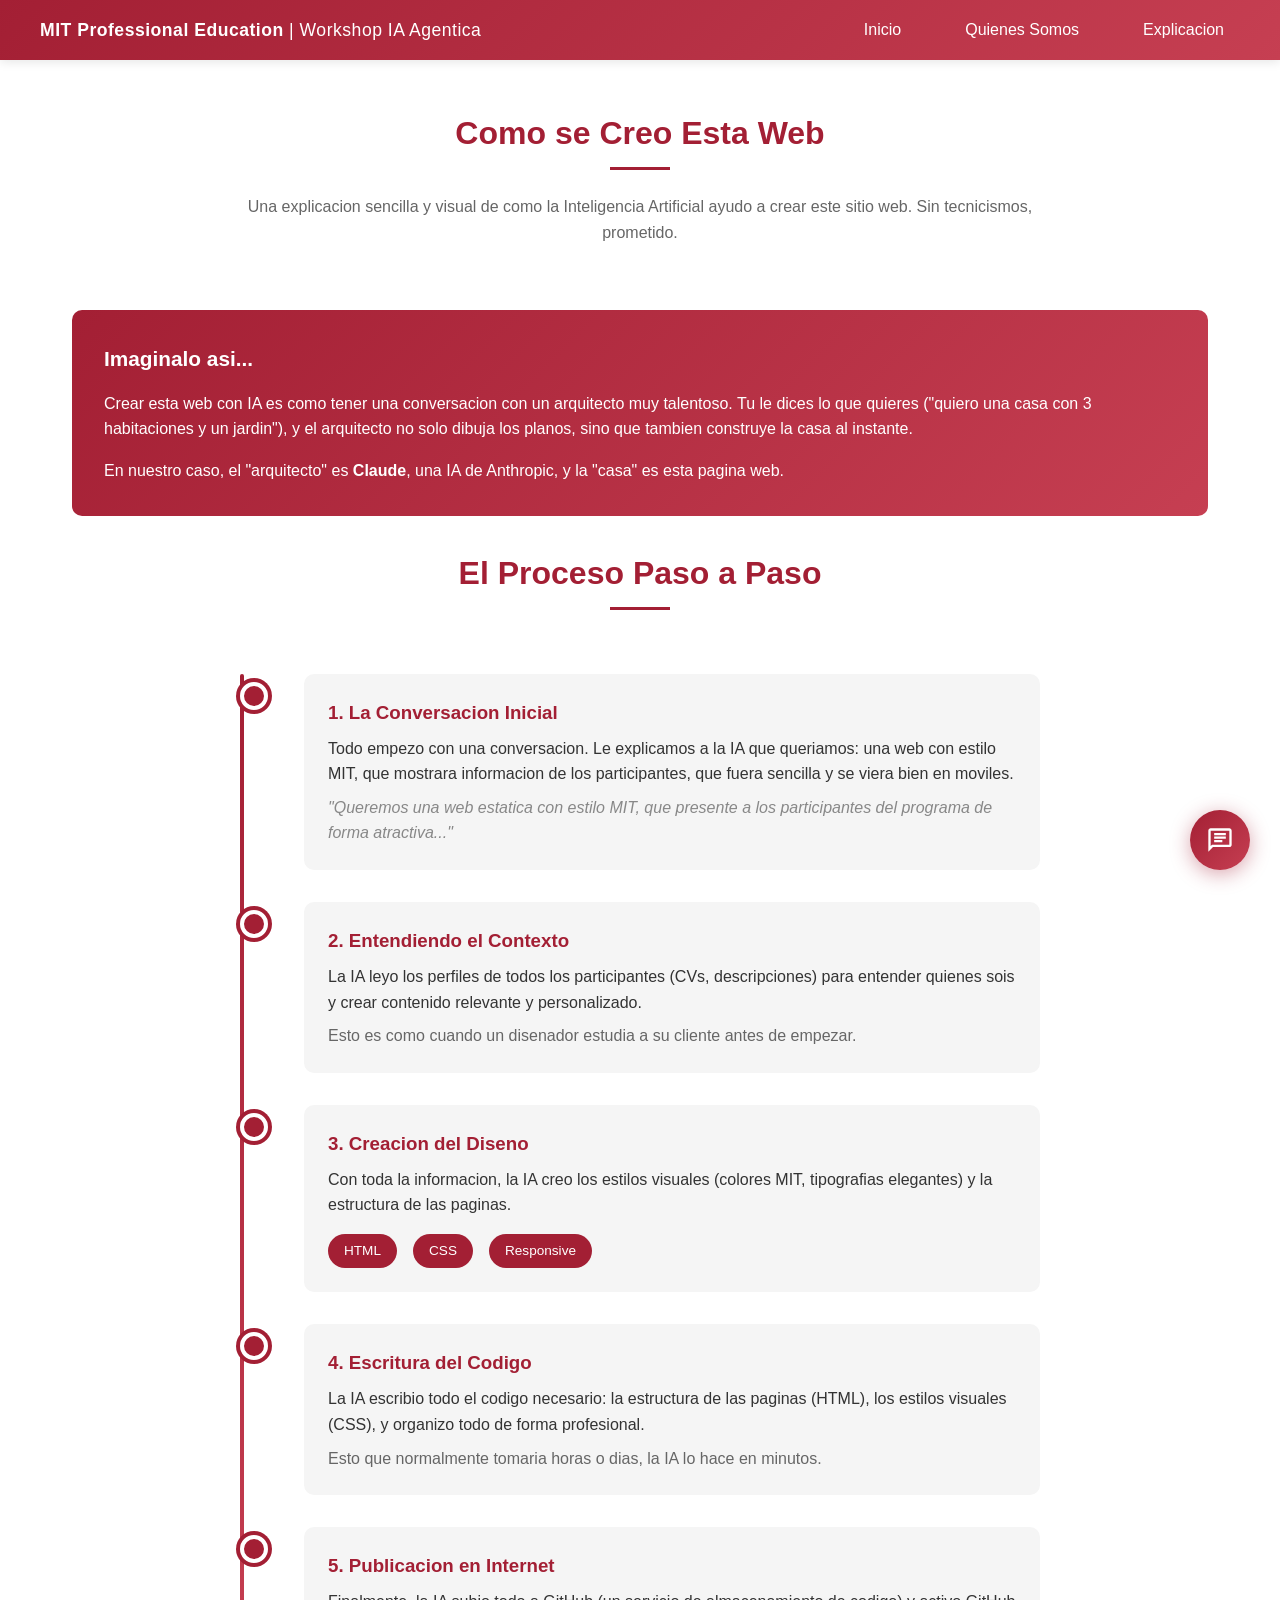
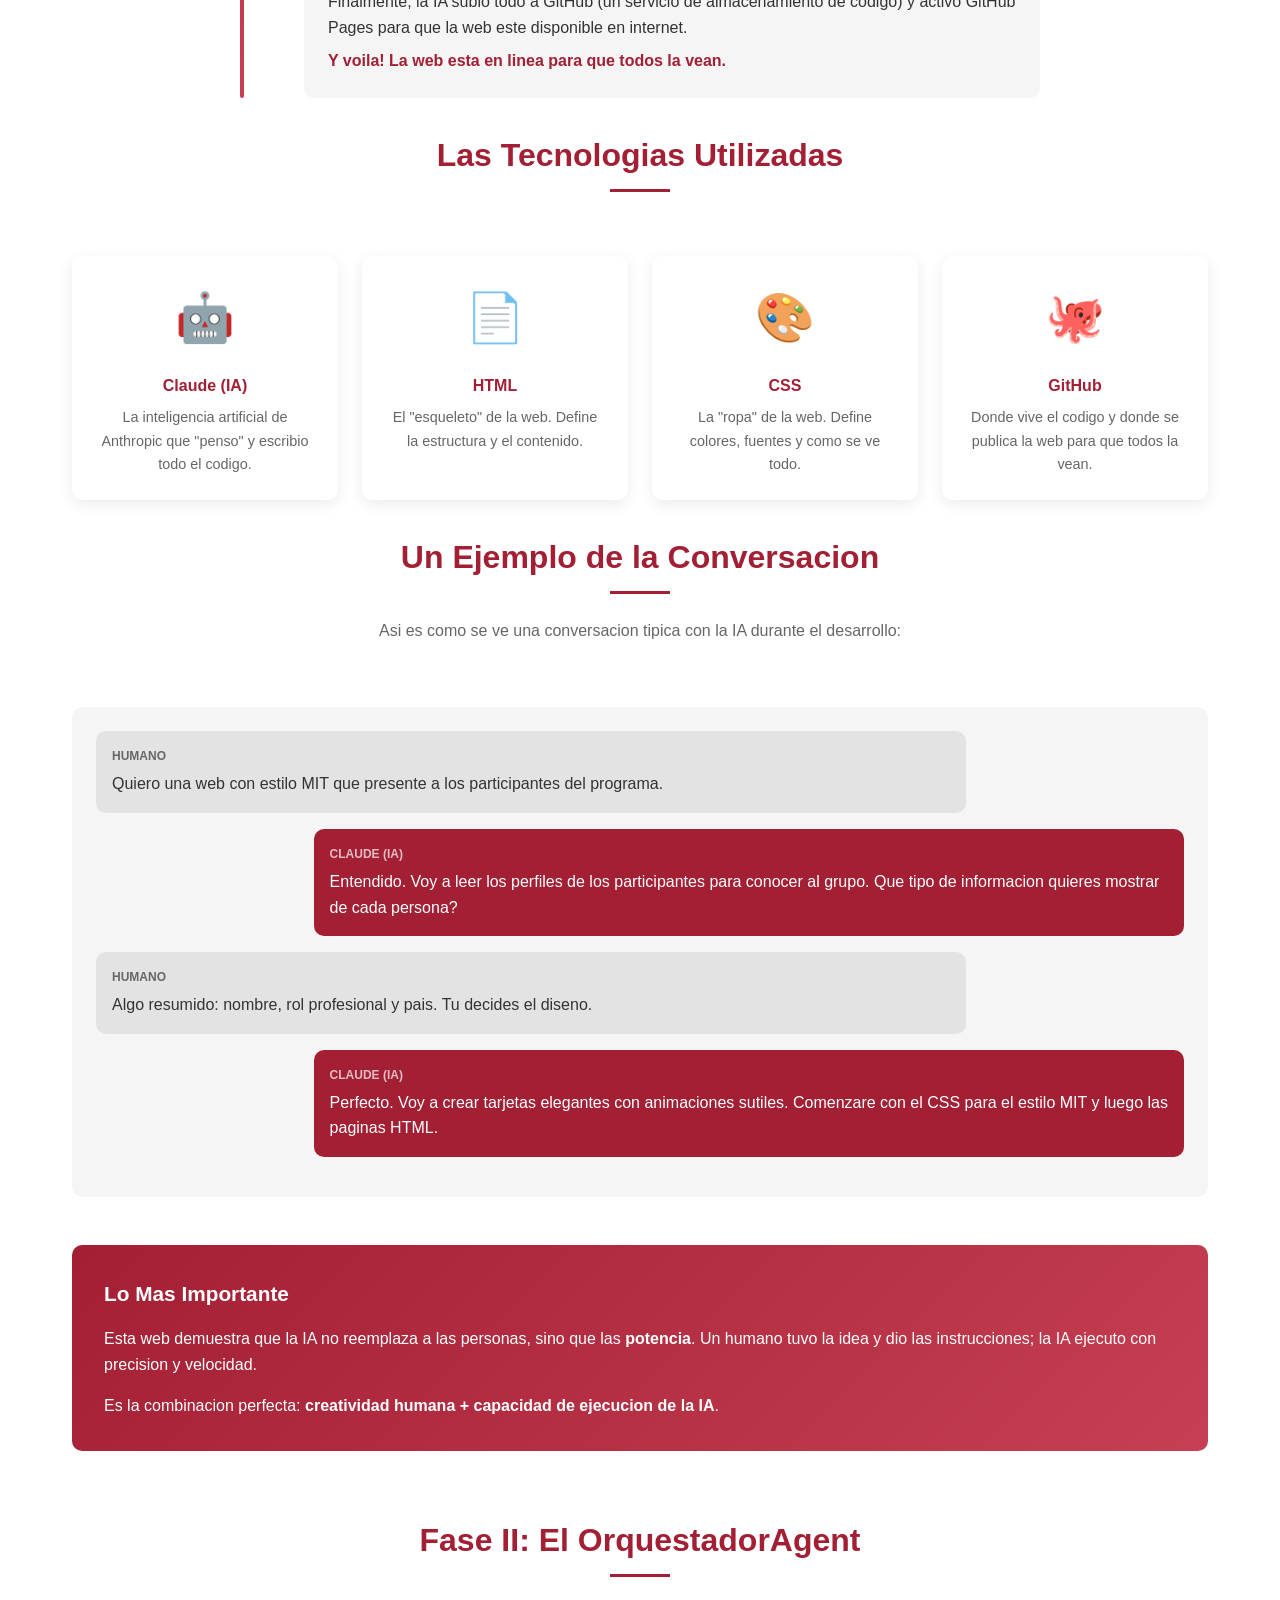
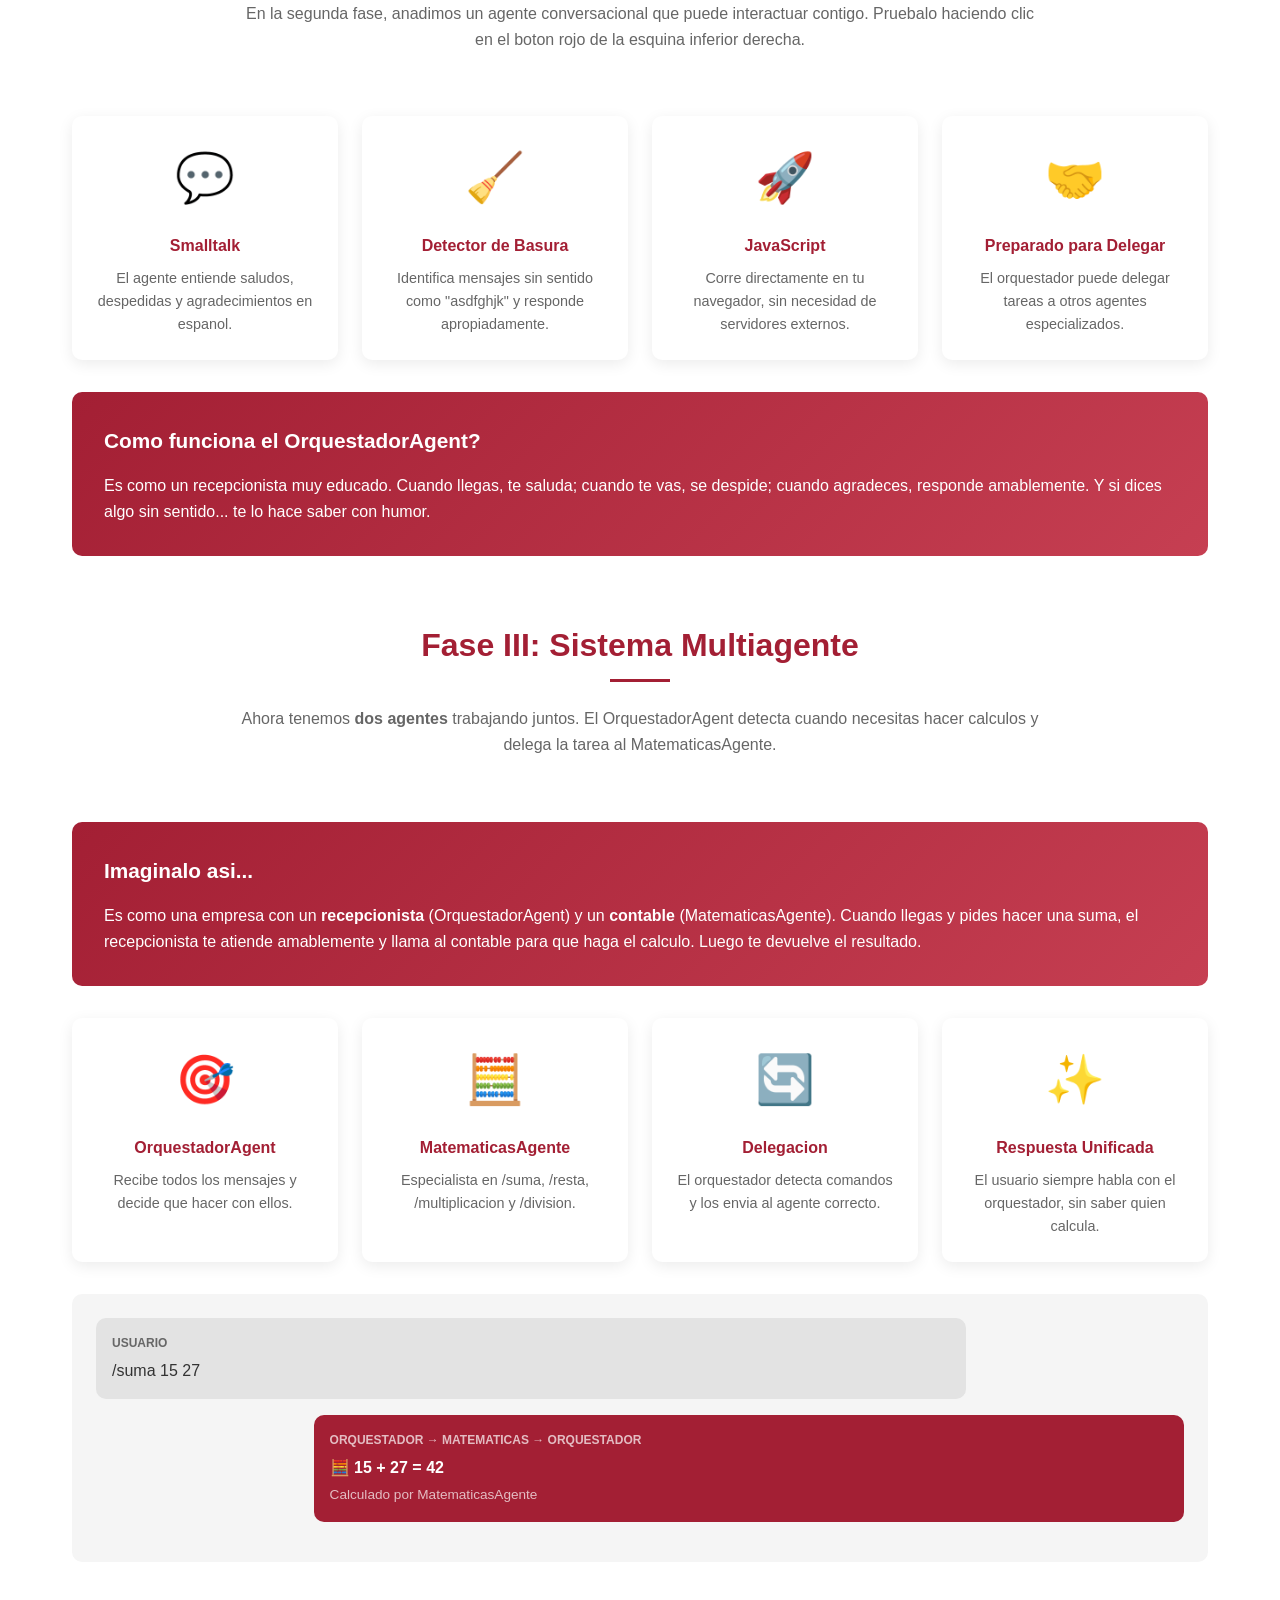
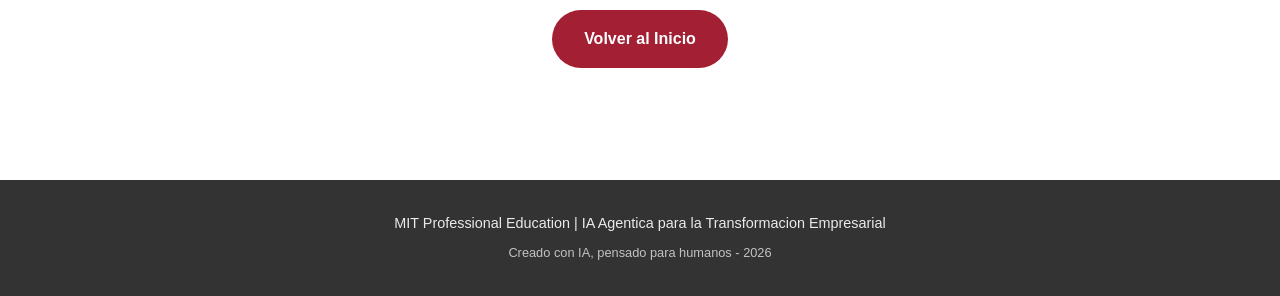
==== commit d1cb8cc9: "Fase III: Sistema Multiagente con MatematicasAgente - Nuevo MatematicasAgente: /suma, /resta, /multi" ====
--- a/explicacion.html
+++ b/explicacion.html
@@ -335,10 +335,10 @@
             </div>
 
             <div class="icon-card">
-                <div class="icon">🔮</div>
-                <h4>Preparado para Fase III</h4>
-                <p style="font-size: 0.9rem; color: #666;">
-                    En la siguiente fase, el agente tendra mas capacidades. Paciencia!
+                <div class="icon">🤝</div>
+                <h4>Preparado para Delegar</h4>
+                <p style="font-size: 0.9rem; color: #666;">
+                    El orquestador puede delegar tareas a otros agentes especializados.
                 </p>
             </div>
         </div>
@@ -349,10 +349,71 @@
                 Es como un recepcionista muy educado. Cuando llegas, te saluda; cuando te vas, se despide;
                 cuando agradeces, responde amablemente. Y si dices algo sin sentido... te lo hace saber con humor.
             </p>
-            <p style="margin-top: 1rem;">
-                En la <strong>Fase III</strong> aprendera a responder preguntas mas complejas.
-                Por ahora, solo maneja la "conversacion social" (smalltalk).
-            </p>
+        </div>
+
+        <!-- FASE III -->
+        <section style="margin-top: 4rem;">
+            <h2>Fase III: Sistema Multiagente</h2>
+            <p style="text-align: center; max-width: 800px; margin: 0 auto 2rem; color: #666;">
+                Ahora tenemos <strong>dos agentes</strong> trabajando juntos. El OrquestadorAgent
+                detecta cuando necesitas hacer calculos y delega la tarea al MatematicasAgente.
+            </p>
+        </section>
+
+        <div class="analogy-box">
+            <h3>Imaginalo asi...</h3>
+            <p>
+                Es como una empresa con un <strong>recepcionista</strong> (OrquestadorAgent) y un
+                <strong>contable</strong> (MatematicasAgente). Cuando llegas y pides hacer una suma,
+                el recepcionista te atiende amablemente y llama al contable para que haga el calculo.
+                Luego te devuelve el resultado.
+            </p>
+        </div>
+
+        <div class="icon-grid" style="margin-top: 2rem;">
+            <div class="icon-card">
+                <div class="icon">🎯</div>
+                <h4>OrquestadorAgent</h4>
+                <p style="font-size: 0.9rem; color: #666;">
+                    Recibe todos los mensajes y decide que hacer con ellos.
+                </p>
+            </div>
+
+            <div class="icon-card">
+                <div class="icon">🧮</div>
+                <h4>MatematicasAgente</h4>
+                <p style="font-size: 0.9rem; color: #666;">
+                    Especialista en /suma, /resta, /multiplicacion y /division.
+                </p>
+            </div>
+
+            <div class="icon-card">
+                <div class="icon">🔄</div>
+                <h4>Delegacion</h4>
+                <p style="font-size: 0.9rem; color: #666;">
+                    El orquestador detecta comandos y los envia al agente correcto.
+                </p>
+            </div>
+
+            <div class="icon-card">
+                <div class="icon">✨</div>
+                <h4>Respuesta Unificada</h4>
+                <p style="font-size: 0.9rem; color: #666;">
+                    El usuario siempre habla con el orquestador, sin saber quien calcula.
+                </p>
+            </div>
+        </div>
+
+        <div class="conversation-box" style="margin-top: 2rem;">
+            <div class="message human">
+                <div class="message-label">USUARIO</div>
+                /suma 15 27
+            </div>
+            <div class="message ai">
+                <div class="message-label">ORQUESTADOR → MATEMATICAS → ORQUESTADOR</div>
+                🧮 <strong>15 + 27 = 42</strong><br>
+                <span style="font-size: 0.85rem; opacity: 0.7;">Calculado por MatematicasAgente</span>
+            </div>
         </div>
 
         <div style="text-align: center; margin-top: 3rem;">
@@ -370,6 +431,7 @@
             Creado con IA, pensado para humanos - 2026
         </p>
     </footer>
+    <script src="js/matematicasAgente.js"></script>
     <script src="js/orquestadorAgent.js"></script>
 </body>
 </html>
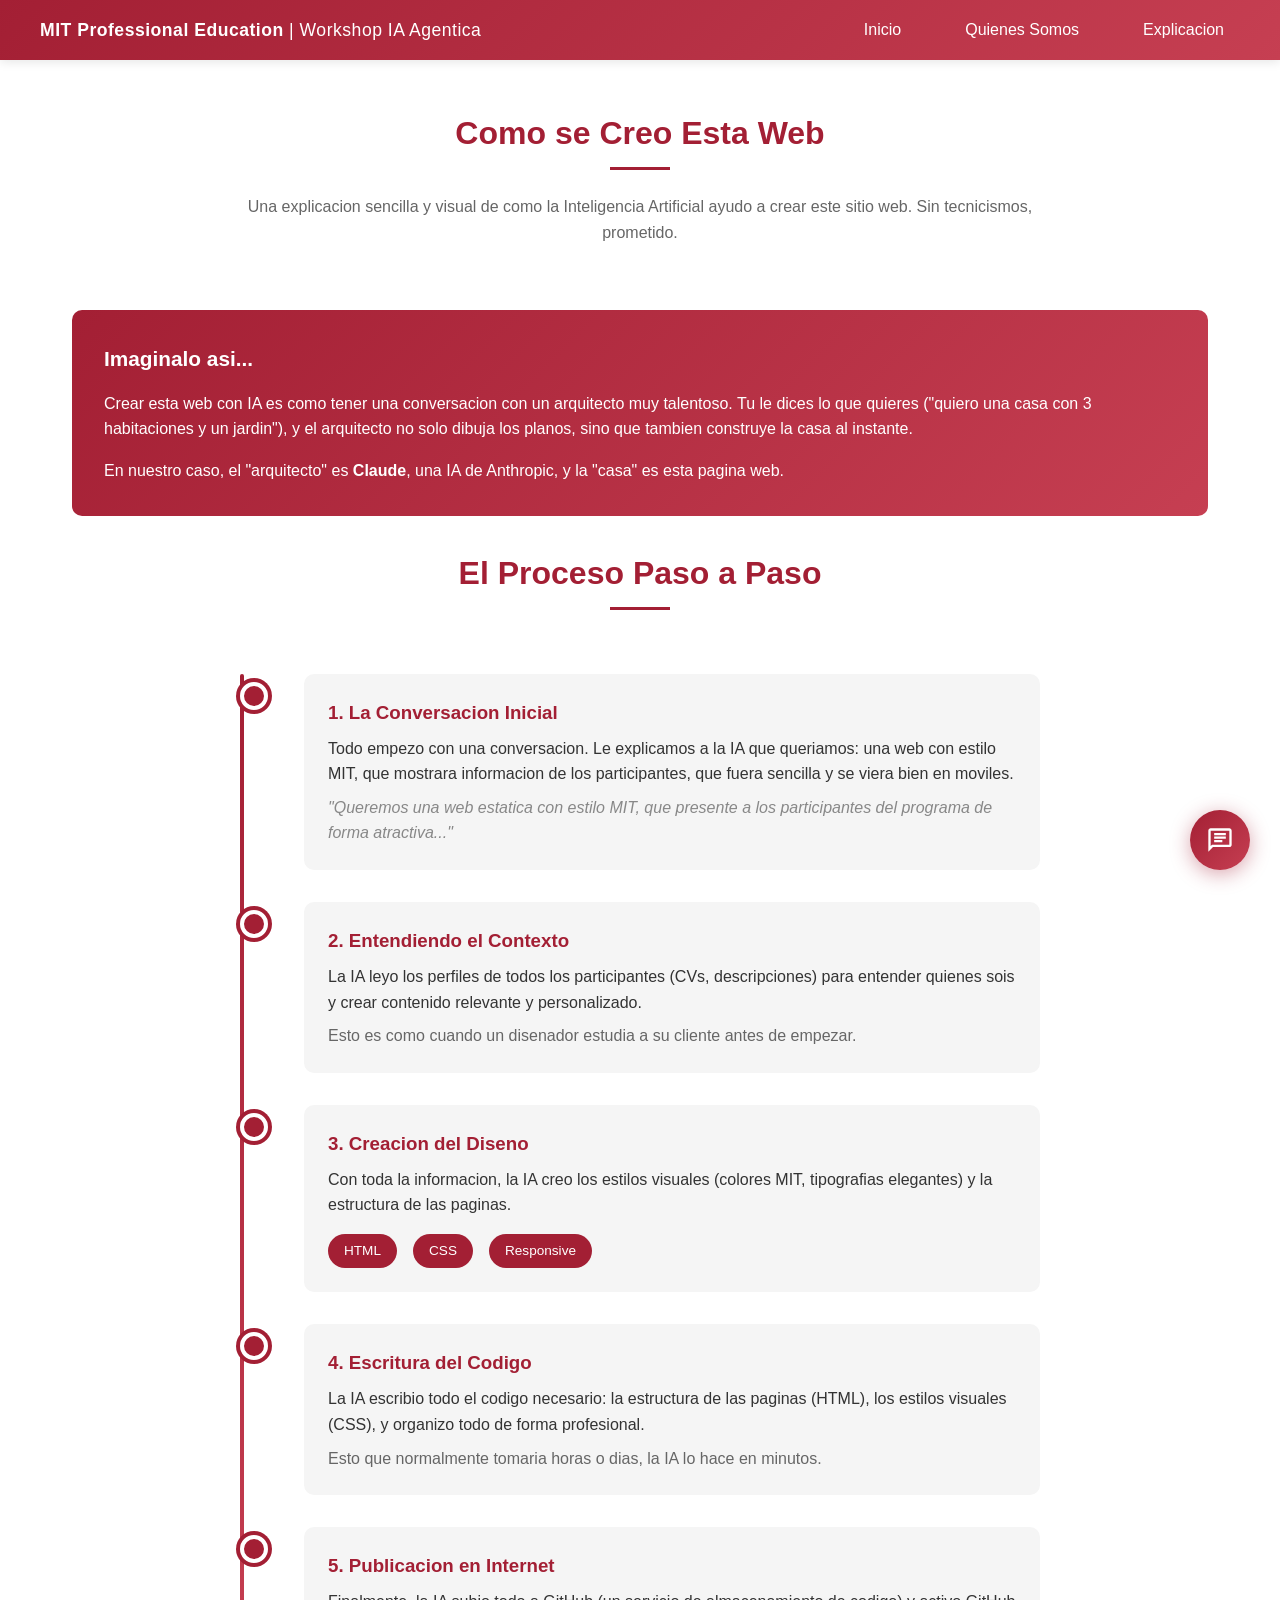
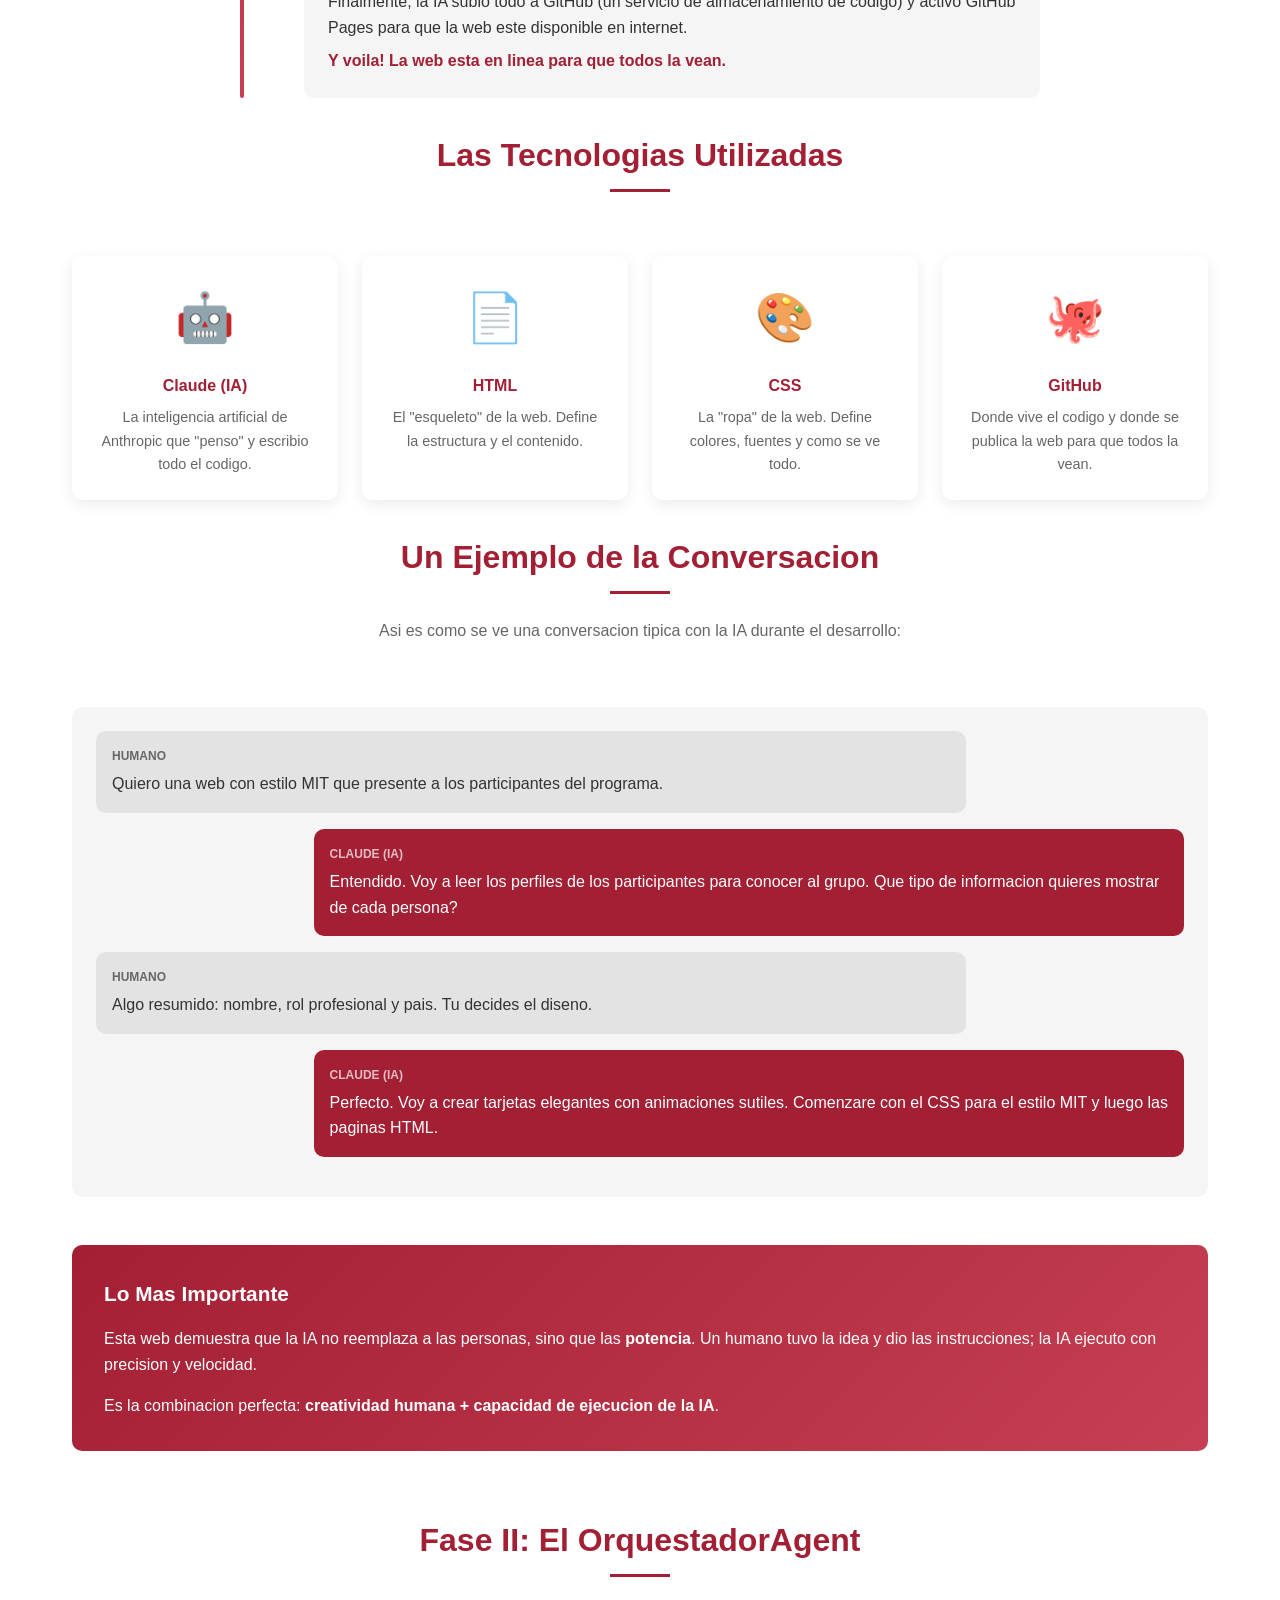
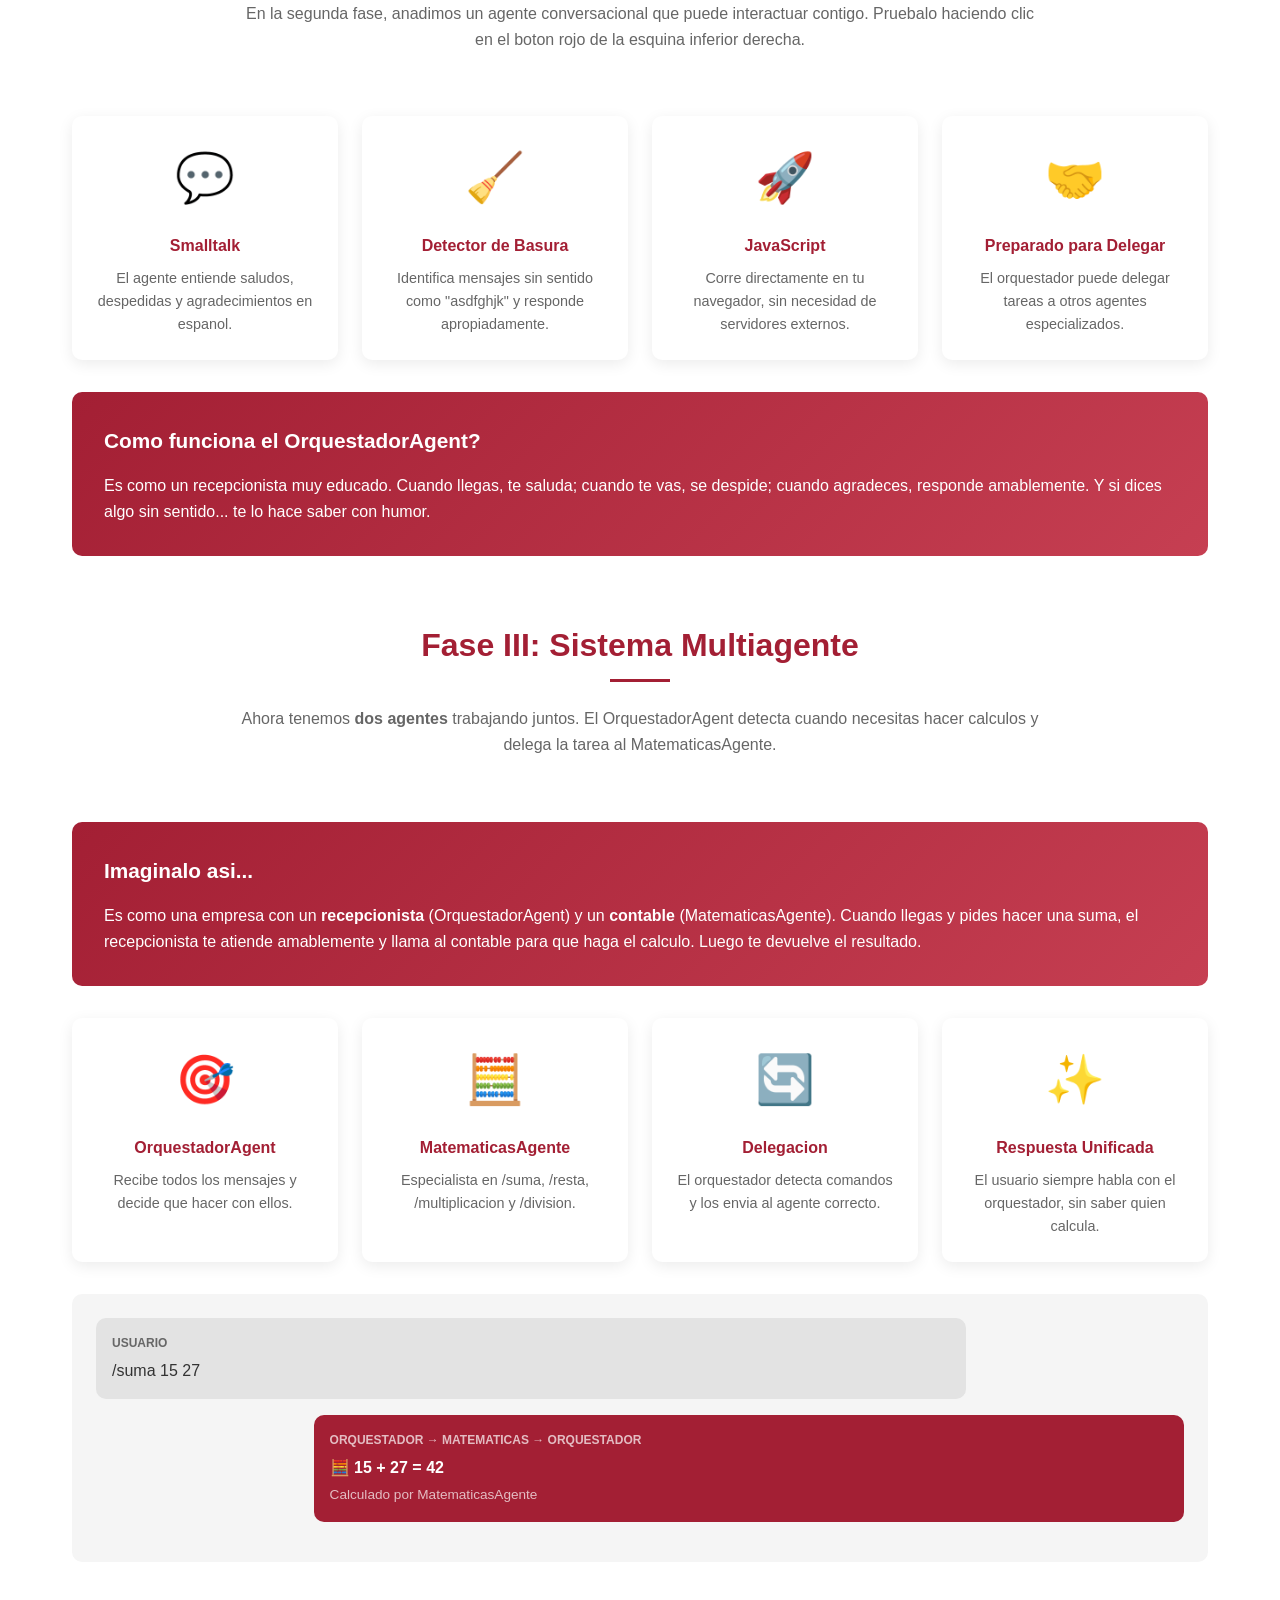
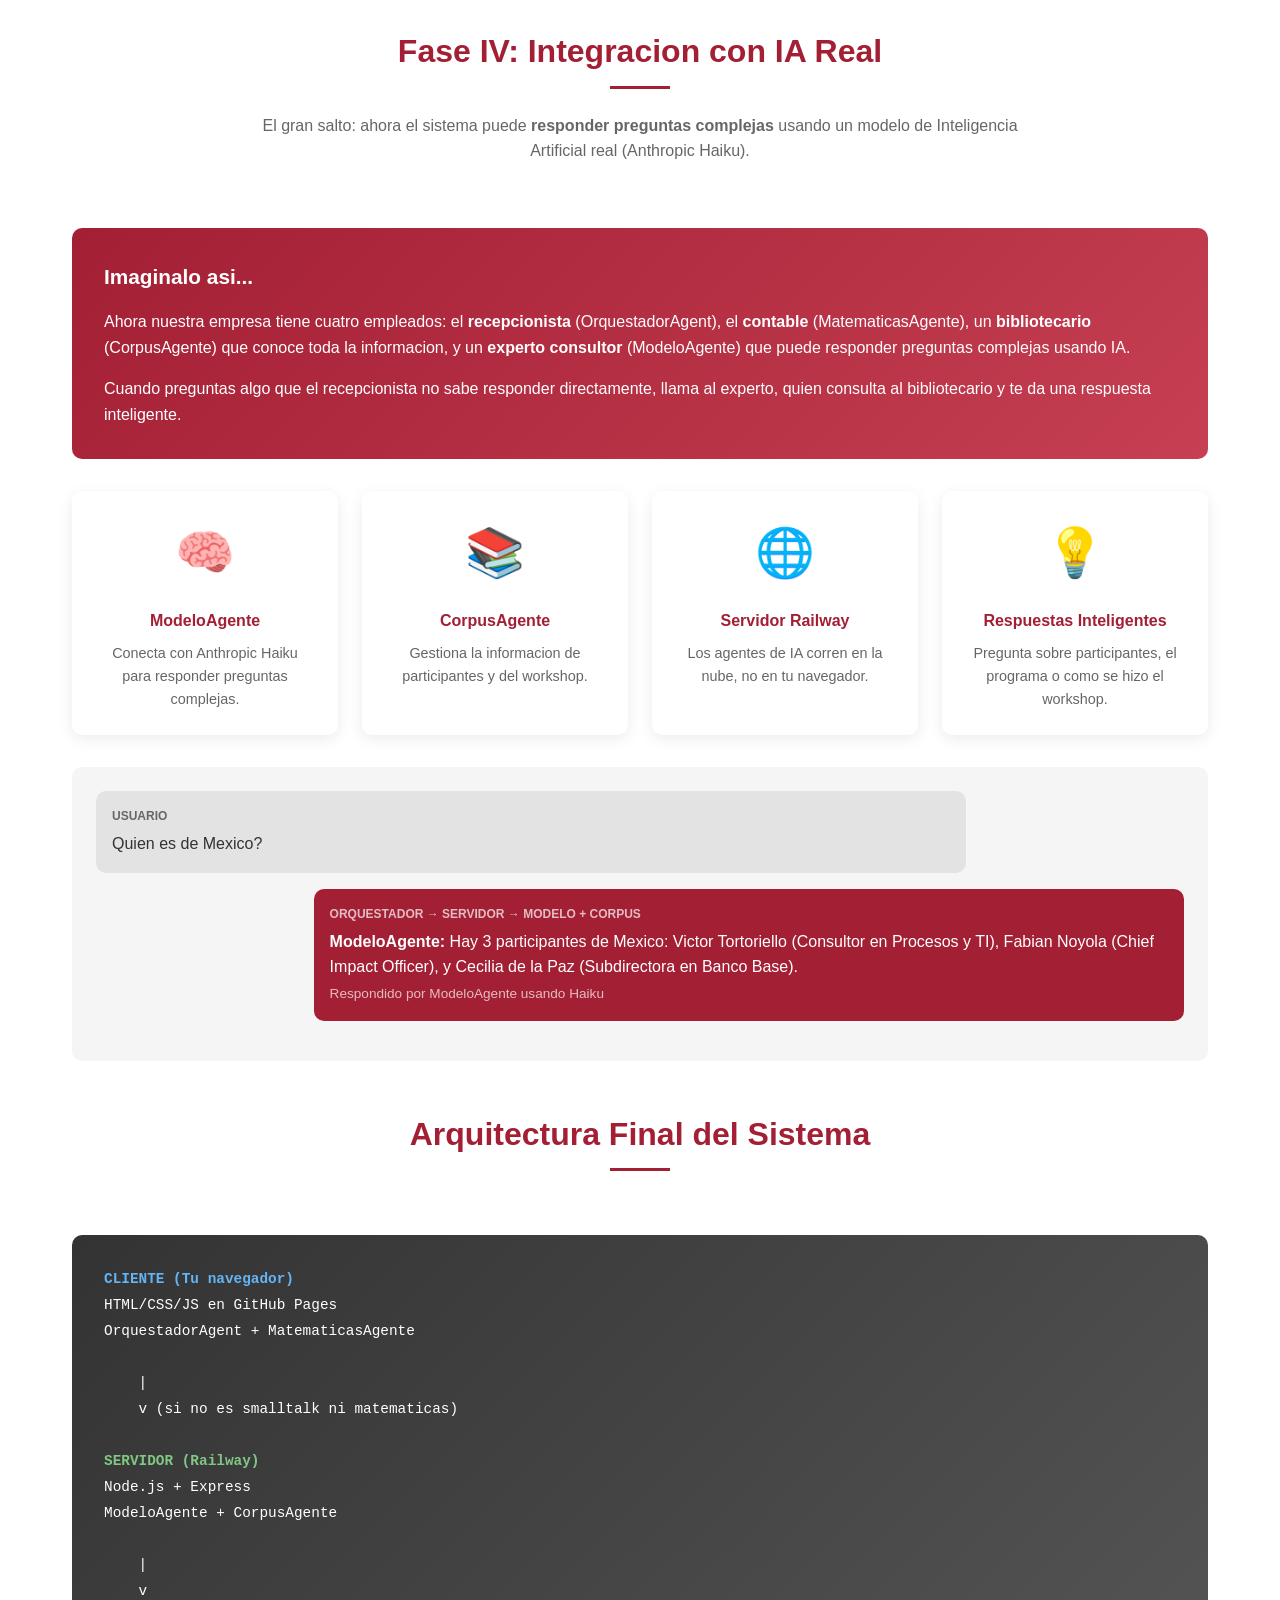
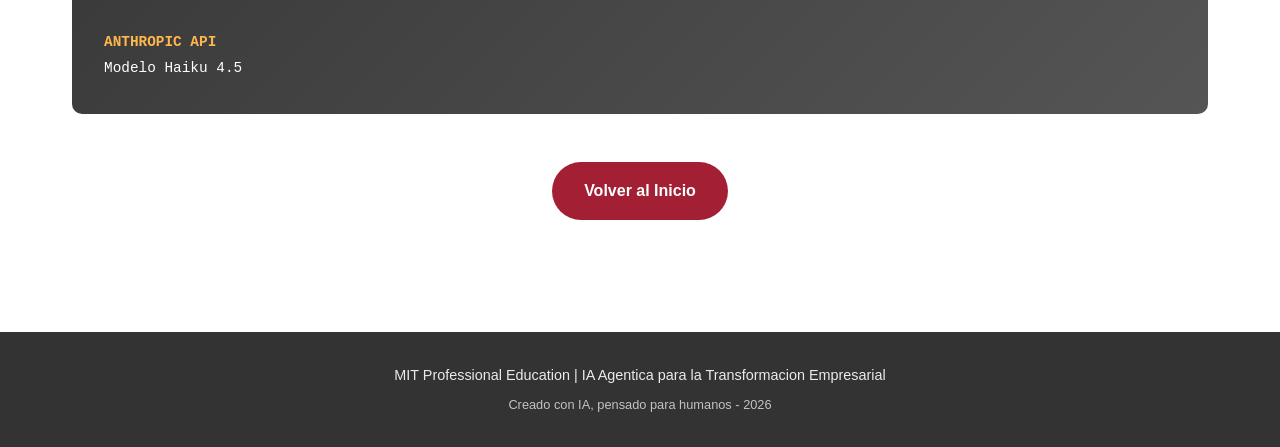
==== commit b862b9f9: "Fase IV: Integracion con IA y servidor Railway - OrquestadorAgent actualizado para consultar servido" ====
--- a/explicacion.html
+++ b/explicacion.html
@@ -416,6 +416,103 @@
             </div>
         </div>
 
+        <!-- FASE IV -->
+        <section style="margin-top: 4rem;">
+            <h2>Fase IV: Integracion con IA Real</h2>
+            <p style="text-align: center; max-width: 800px; margin: 0 auto 2rem; color: #666;">
+                El gran salto: ahora el sistema puede <strong>responder preguntas complejas</strong>
+                usando un modelo de Inteligencia Artificial real (Anthropic Haiku).
+            </p>
+        </section>
+
+        <div class="analogy-box">
+            <h3>Imaginalo asi...</h3>
+            <p>
+                Ahora nuestra empresa tiene cuatro empleados: el <strong>recepcionista</strong> (OrquestadorAgent),
+                el <strong>contable</strong> (MatematicasAgente), un <strong>bibliotecario</strong> (CorpusAgente)
+                que conoce toda la informacion, y un <strong>experto consultor</strong> (ModeloAgente)
+                que puede responder preguntas complejas usando IA.
+            </p>
+            <p style="margin-top: 1rem;">
+                Cuando preguntas algo que el recepcionista no sabe responder directamente,
+                llama al experto, quien consulta al bibliotecario y te da una respuesta inteligente.
+            </p>
+        </div>
+
+        <div class="icon-grid" style="margin-top: 2rem;">
+            <div class="icon-card">
+                <div class="icon">🧠</div>
+                <h4>ModeloAgente</h4>
+                <p style="font-size: 0.9rem; color: #666;">
+                    Conecta con Anthropic Haiku para responder preguntas complejas.
+                </p>
+            </div>
+
+            <div class="icon-card">
+                <div class="icon">📚</div>
+                <h4>CorpusAgente</h4>
+                <p style="font-size: 0.9rem; color: #666;">
+                    Gestiona la informacion de participantes y del workshop.
+                </p>
+            </div>
+
+            <div class="icon-card">
+                <div class="icon">🌐</div>
+                <h4>Servidor Railway</h4>
+                <p style="font-size: 0.9rem; color: #666;">
+                    Los agentes de IA corren en la nube, no en tu navegador.
+                </p>
+            </div>
+
+            <div class="icon-card">
+                <div class="icon">💡</div>
+                <h4>Respuestas Inteligentes</h4>
+                <p style="font-size: 0.9rem; color: #666;">
+                    Pregunta sobre participantes, el programa o como se hizo el workshop.
+                </p>
+            </div>
+        </div>
+
+        <div class="conversation-box" style="margin-top: 2rem;">
+            <div class="message human">
+                <div class="message-label">USUARIO</div>
+                Quien es de Mexico?
+            </div>
+            <div class="message ai">
+                <div class="message-label">ORQUESTADOR → SERVIDOR → MODELO + CORPUS</div>
+                <strong>ModeloAgente:</strong> Hay 3 participantes de Mexico:
+                Victor Tortoriello (Consultor en Procesos y TI),
+                Fabian Noyola (Chief Impact Officer),
+                y Cecilia de la Paz (Subdirectora en Banco Base).<br>
+                <span style="font-size: 0.85rem; opacity: 0.7;">Respondido por ModeloAgente usando Haiku</span>
+            </div>
+        </div>
+
+        <section style="margin-top: 3rem;">
+            <h2>Arquitectura Final del Sistema</h2>
+        </section>
+
+        <div class="analogy-box" style="background: linear-gradient(135deg, #333 0%, #555 100%);">
+            <p style="font-family: monospace; font-size: 0.9rem; line-height: 1.8;">
+                <strong style="color: #64b5f6;">CLIENTE (Tu navegador)</strong><br>
+                HTML/CSS/JS en GitHub Pages<br>
+                OrquestadorAgent + MatematicasAgente<br>
+                <br>
+                &nbsp;&nbsp;&nbsp;&nbsp;|<br>
+                &nbsp;&nbsp;&nbsp;&nbsp;v (si no es smalltalk ni matematicas)<br>
+                <br>
+                <strong style="color: #81c784;">SERVIDOR (Railway)</strong><br>
+                Node.js + Express<br>
+                ModeloAgente + CorpusAgente<br>
+                <br>
+                &nbsp;&nbsp;&nbsp;&nbsp;|<br>
+                &nbsp;&nbsp;&nbsp;&nbsp;v<br>
+                <br>
+                <strong style="color: #ffb74d;">ANTHROPIC API</strong><br>
+                Modelo Haiku 4.5
+            </p>
+        </div>
+
         <div style="text-align: center; margin-top: 3rem;">
             <a href="index.html" style="display: inline-block; background: var(--mit-red); color: white; padding: 1rem 2rem; border-radius: 50px; text-decoration: none; font-weight: 600;">
                 Volver al Inicio
